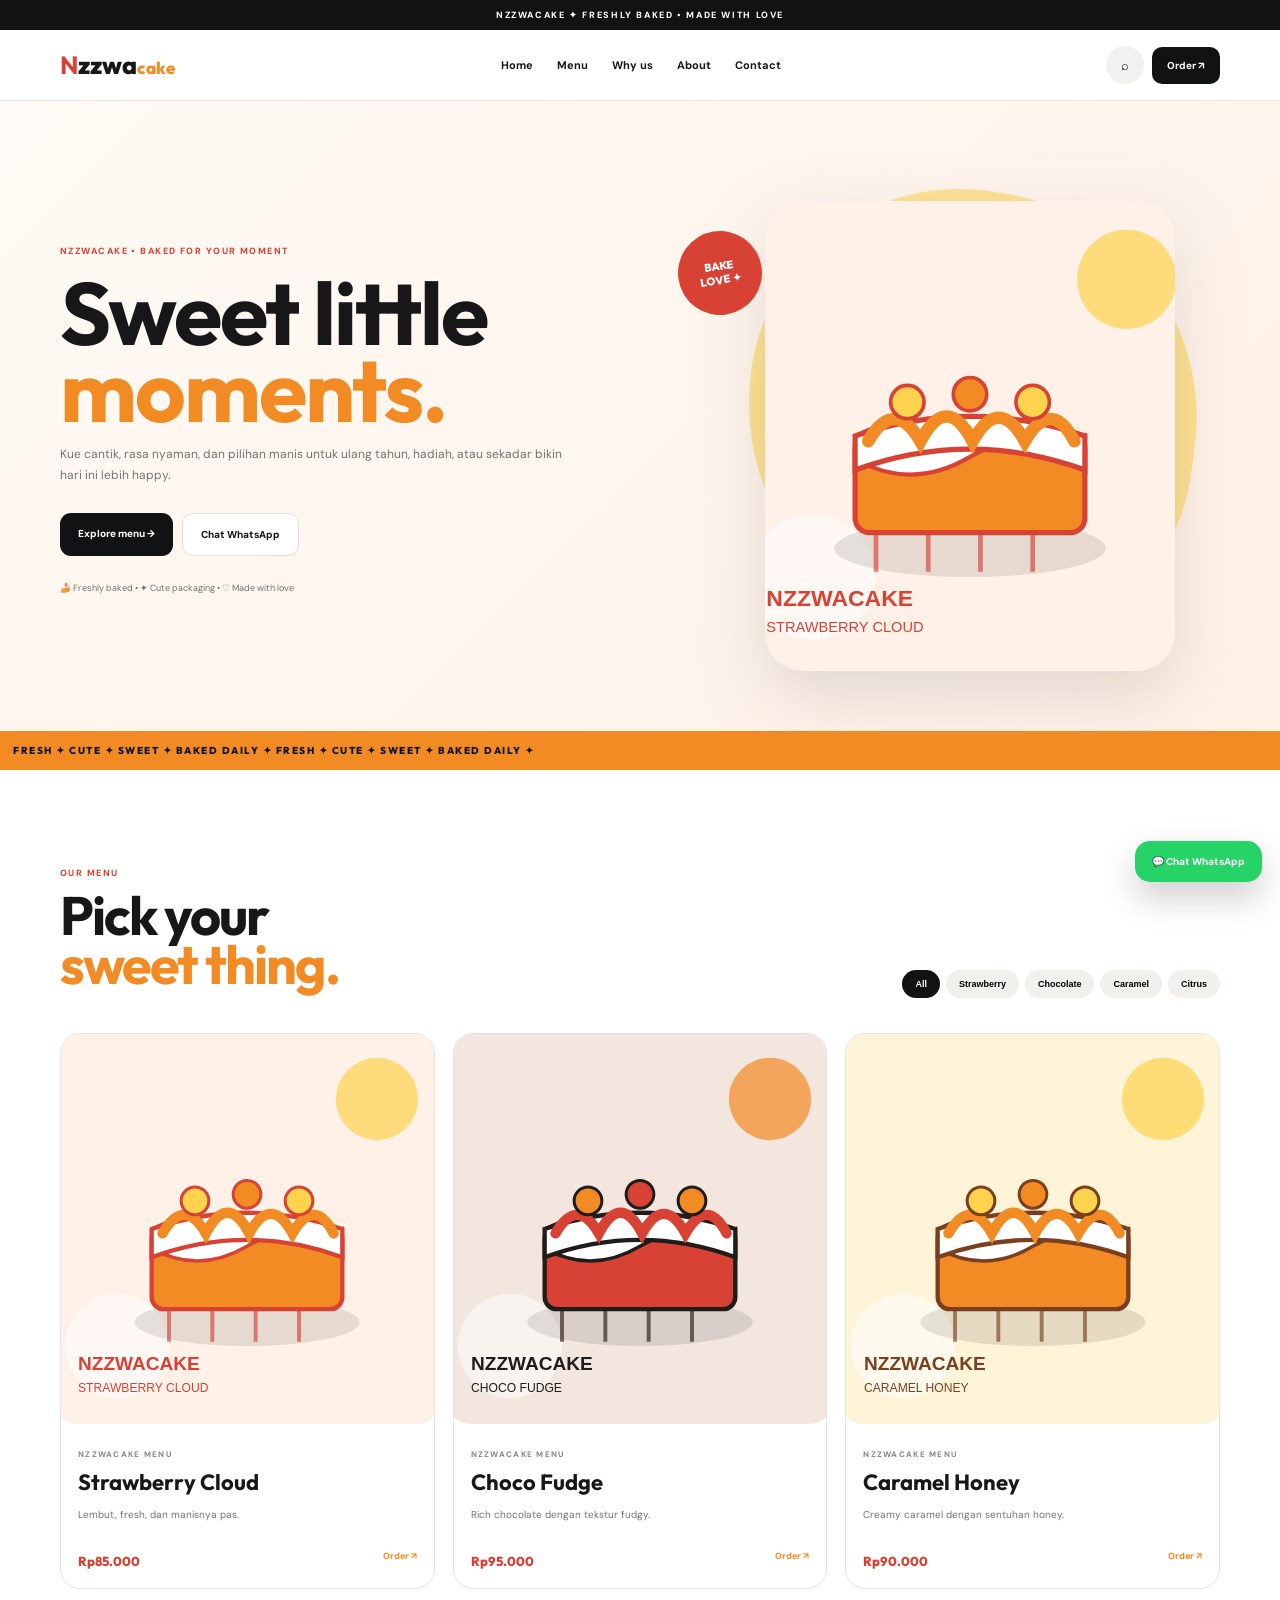
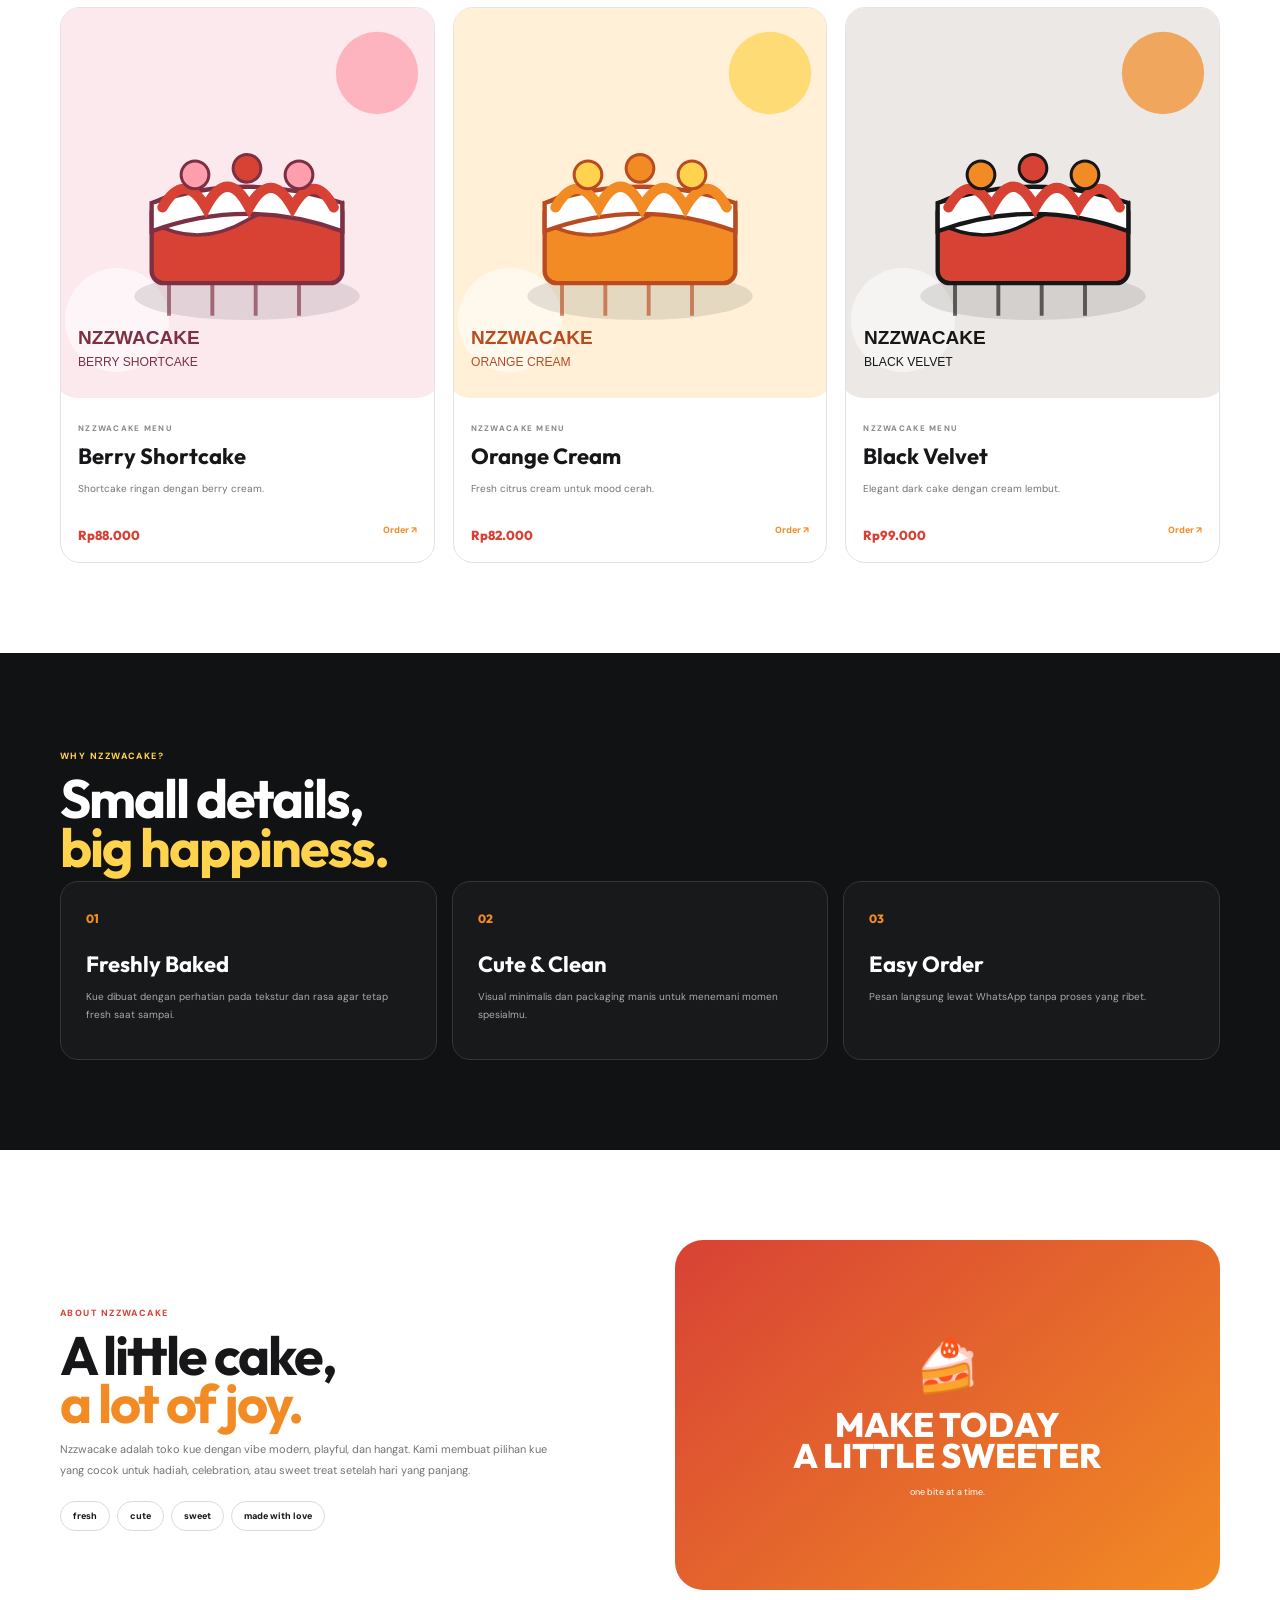
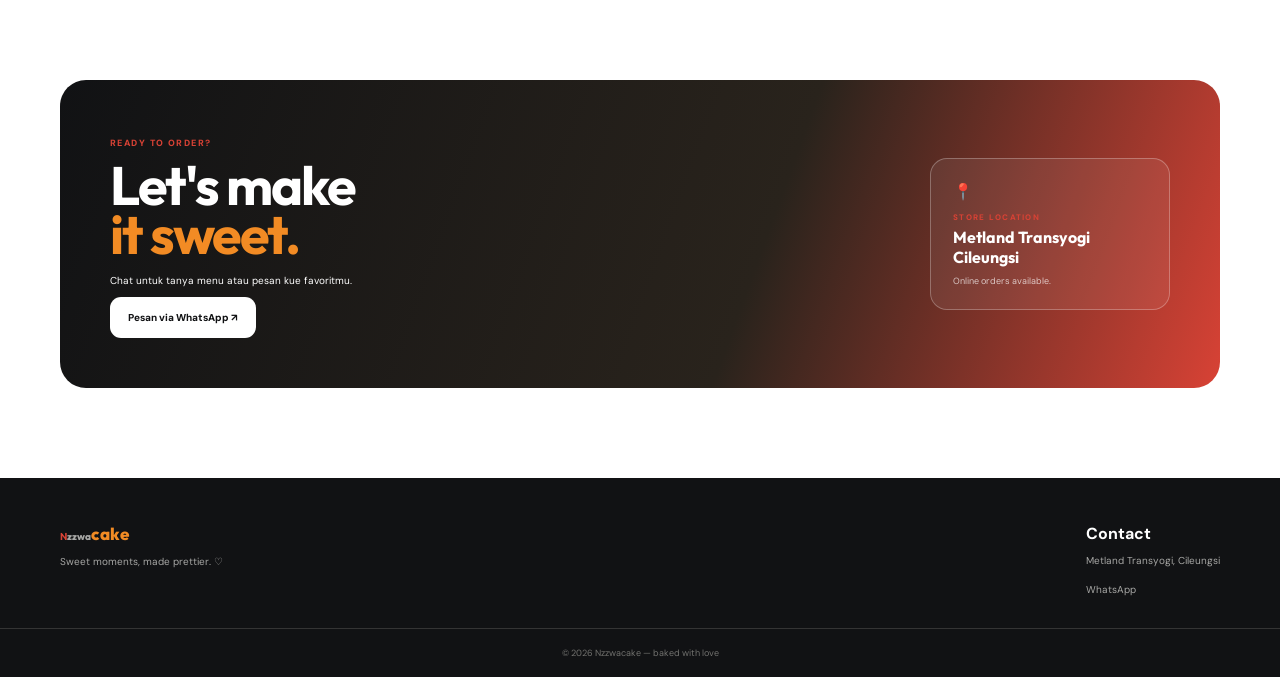
==== index.html @ 12c8c745 "Add files via upload" ====
<!doctype html>
<html lang="id">
<head>
<meta charset="utf-8"><meta name="viewport" content="width=device-width,initial-scale=1">
<meta name="description" content="Nzzwacake — cakes, slices & sweet moments.">
<title>Nzzwacake — Sweet Moments</title>
<link rel="preconnect" href="https://fonts.googleapis.com"><link rel="preconnect" href="https://fonts.gstatic.com" crossorigin>
<link href="https://fonts.googleapis.com/css2?family=DM+Sans:wght@400;500;600;700&family=Outfit:wght@600;700;800&display=swap" rel="stylesheet">
<link rel="stylesheet" href="style.css">
</head>
<body>
<div class="top">NZZWACAKE ✦ FRESHLY BAKED • MADE WITH LOVE</div>
<header>
<div class="container nav">
<a class="logo" href="#home"><b>N</b>zzwa<span>cake</span></a>
<nav id="nav"><a href="#home">Home</a><a href="#menuSection">Menu</a><a href="#why">Why us</a><a href="#about">About</a><a href="#contact">Contact</a></nav>
<div class="actions"><button id="searchOpen" aria-label="Search">⌕</button><a class="orderTop" target="_blank" href="https://wa.me/6285864610573?text=halo%20kakak%20aku%20mau%20pesen%20dong.....">Order ↗</a><button id="menu" aria-label="Menu">☰</button></div>
</div>
<div class="searchbar" id="searchbar"><div class="container"><input id="search" placeholder="Cari kue..."><button id="searchClose">×</button></div></div>
</header>

<section class="hero" id="home">
<div class="container heroGrid">
<div>
<small>NZZWACAKE • BAKED FOR YOUR MOMENT</small>
<h1>Sweet little<br><em>moments.</em></h1>
<p>Kue cantik, rasa nyaman, dan pilihan manis untuk ulang tahun, hadiah, atau sekadar bikin hari ini lebih happy.</p>
<div class="buttons"><a class="btn dark" href="#menuSection">Explore menu →</a><a class="btn light" target="_blank" href="https://wa.me/6285864610573?text=halo%20kakak%20aku%20mau%20pesen%20dong.....">Chat WhatsApp</a></div>
<div class="note">🍰 Freshly baked • ✦ Cute packaging • ♡ Made with love</div>
</div>
<div class="heroCake"><div class="blob"></div><img src="cake-01.svg" alt="Strawberry Cloud cake"><span>BAKE<br>LOVE ✦</span></div>
</div>
</section>

<div class="marquee">FRESH ✦ CUTE ✦ SWEET ✦ BAKED DAILY ✦ FRESH ✦ CUTE ✦ SWEET ✦ BAKED DAILY ✦</div>

<section class="section" id="menuSection">
<div class="container">
<div class="head"><div><small>OUR MENU</small><h2>Pick your<br><em>sweet thing.</em></h2></div>
<div class="filters" id="filters"><button class="active" data-filter="all">All</button><button data-filter="Strawberry">Strawberry</button><button data-filter="Chocolate">Chocolate</button><button data-filter="Caramel">Caramel</button><button data-filter="Citrus">Citrus</button></div></div>
<div class="grid" id="grid"></div>
</div>
</section>

<section class="why" id="why">
<div class="container"><div class="center"><small>WHY NZZWACAKE?</small><h2>Small details,<br><em>big happiness.</em></h2></div>
<div class="whyGrid">
<article><span>01</span><h3>Freshly Baked</h3><p>Kue dibuat dengan perhatian pada tekstur dan rasa agar tetap fresh saat sampai.</p></article>
<article><span>02</span><h3>Cute & Clean</h3><p>Visual minimalis dan packaging manis untuk menemani momen spesialmu.</p></article>
<article><span>03</span><h3>Easy Order</h3><p>Pesan langsung lewat WhatsApp tanpa proses yang ribet.</p></article>
</div></div>
</section>

<section class="about" id="about"><div class="container aboutGrid">
<div><small>ABOUT NZZWACAKE</small><h2>A little cake,<br><em>a lot of joy.</em></h2><p>Nzzwacake adalah toko kue dengan vibe modern, playful, dan hangat. Kami membuat pilihan kue yang cocok untuk hadiah, celebration, atau sweet treat setelah hari yang panjang.</p><div class="chips"><span>fresh</span><span>cute</span><span>sweet</span><span>made with love</span></div></div>
<div class="aboutCard"><div>🍰</div><b>MAKE TODAY<br>A LITTLE SWEETER</b><span>one bite at a time.</span></div>
</div></section>

<section class="contact" id="contact"><div class="container contactCard">
<div><small>READY TO ORDER?</small><h2>Let's make<br><em>it sweet.</em></h2><p>Chat untuk tanya menu atau pesan kue favoritmu.</p><a class="btn white" target="_blank" href="https://wa.me/6285864610573?text=halo%20kakak%20aku%20mau%20pesen%20dong.....">Pesan via WhatsApp ↗</a></div>
<div class="location">📍<small>STORE LOCATION</small><b>Metland Transyogi<br>Cileungsi</b><span>Online orders available.</span></div>
</div></section>

<footer><div class="container foot"><div><a class="logo"><b>N</b>zzwa<span>cake</span></a><p>Sweet moments, made prettier. ♡</p></div>
<div><b>Contact</b><p>Metland Transyogi, Cileungsi</p><a target="_blank" href="https://wa.me/6285864610573?text=halo%20kakak%20aku%20mau%20pesen%20dong.....">WhatsApp</a></div></div>
<div class="copy">© 2026 Nzzwacake — baked with love</div></footer>

<a class="wa" target="_blank" href="https://wa.me/6285864610573?text=halo%20kakak%20aku%20mau%20pesen%20dong.....">💬 <span>Chat WhatsApp</span></a>
<script src="script.js"></script>
</body></html>
---- style.css ----
*{box-sizing:border-box}html{scroll-behavior:smooth}body{margin:0;color:#171719;font-family:"DM Sans",sans-serif;background:#fff}a{text-decoration:none;color:inherit}.container{width:min(1160px,calc(100% - 32px));margin:auto}.top{background:#111214;color:#fff;text-align:center;padding:9px;font-size:9px;font-weight:800;letter-spacing:.18em}header{position:sticky;top:0;z-index:30;background:#ffffffeb;backdrop-filter:blur(14px);border-bottom:1px solid #e6e5e3}.nav{height:70px;display:flex;align-items:center;gap:28px}.logo{font:800 25px Outfit}.logo b{color:#d84235}.logo span{font-size:17px;color:#f28b24}nav{display:flex;gap:24px;margin:auto;font-size:11px;font-weight:700}.actions{display:flex;gap:8px;align-items:center}.actions button{border:0;background:#f1f1ef;border-radius:50%;width:38px;height:38px;cursor:pointer}.orderTop{background:#111214;color:#fff;border-radius:10px;padding:12px 15px;font-size:10px;font-weight:800}#menu{display:none}.searchbar{display:none;padding:10px;border-top:1px solid #eee}.searchbar .container{display:flex;gap:8px}.searchbar input{flex:1;border:0;background:#f5f4f1;padding:12px;border-radius:10px}.searchbar button{border:0;background:none;font-size:22px}.hero{background:linear-gradient(135deg,#fffaf5,#fff1e6);overflow:hidden}.heroGrid{min-height:630px;display:grid;grid-template-columns:1fr 1fr;align-items:center;gap:30px}.hero small,.section small,.why small,.about small,.contact small{font-size:9px;letter-spacing:.16em;font-weight:800;color:#d84235}.hero h1,h2{font-family:Outfit;letter-spacing:-2px}.hero h1{font-size:clamp(58px,7vw,88px);line-height:.88;margin:15px 0}.hero em,h2 em{font-style:normal;color:#f28b24}.hero p{max-width:520px;color:#73736f;line-height:1.8;font-size:12px}.buttons{display:flex;gap:9px;margin:26px 0}.btn{display:inline-block;padding:14px 18px;border-radius:11px;font-size:10px;font-weight:800}.dark{background:#111214;color:#fff}.light{background:#fff;border:1px solid #e2e0dc}.note{font-size:9px;color:#73736f}.heroCake{height:550px;position:relative}.heroCake .blob{position:absolute;width:450px;height:450px;border-radius:48% 52% 45% 55%;background:#ffd34d;right:4%;top:50px;transform:rotate(8deg);opacity:.55}.heroCake img{width:410px;height:470px;object-fit:cover;position:absolute;right:8%;top:60px;border-radius:38px;filter:drop-shadow(0 25px 35px #11121420)}.heroCake span{position:absolute;left:4%;top:90px;background:#d84235;color:#fff;width:84px;height:84px;border-radius:50%;display:grid;place-content:center;text-align:center;font:800 11px Outfit;transform:rotate(-9deg)}.marquee{background:#f28b24;color:#111214;white-space:nowrap;overflow:hidden;padding:13px;font:800 10px Outfit;letter-spacing:.15em}.section,.why,.about{padding:90px 0}.head{display:flex;justify-content:space-between;align-items:end;margin-bottom:35px}.head h2,.center h2,.about h2,.contact h2{font-size:54px;line-height:.9;margin:10px 0}.filters{display:flex;gap:6px;flex-wrap:wrap;justify-content:flex-end}.filters button{border:0;background:#f1f0ed;padding:9px 13px;border-radius:99px;font-size:9px;font-weight:800;cursor:pointer}.filters .active{background:#111214;color:#fff}.grid{display:grid;grid-template-columns:repeat(3,1fr);gap:18px}.card{border:1px solid #e5e3df;border-radius:20px;overflow:hidden;background:#fff;transition:.2s}.card:hover{transform:translateY(-5px);box-shadow:0 20px 45px #11121414}.photo{position:relative}.photo img{width:100%;height:390px;display:block;object-fit:cover}.tag{position:absolute;top:12px;left:12px;background:#fff;padding:7px 10px;border-radius:99px;font-size:8px;font-weight:800;color:#d84235}.body{padding:17px}.body small{font-size:8px;color:#8a8985}.body h3{font:700 22px Outfit;margin:6px 0}.body p{font-size:10px;color:#73736f;line-height:1.7;min-height:34px}.price{font:800 13px Outfit;color:#d84235}.order{font-size:9px;font-weight:800;color:#f28b24;float:right}.why{background:#111214;color:#fff}.why small{color:#ffd34d}.why .center h2{color:#fff}.why .center em{color:#ffd34d}.whyGrid{display:grid;grid-template-columns:repeat(3,1fr);gap:15px}.whyGrid article{border:1px solid #353535;border-radius:18px;padding:25px;background:#18191b}.whyGrid span{color:#f28b24;font:800 12px Outfit}.whyGrid h3{font:700 22px Outfit;margin:22px 0 6px}.whyGrid p{font-size:10px;color:#aaa;line-height:1.8}.aboutGrid{display:grid;grid-template-columns:1fr 1fr;gap:70px;align-items:center}.about p{color:#73736f;line-height:1.9;font-size:11px;max-width:500px}.chips{display:flex;gap:7px;flex-wrap:wrap;margin-top:20px}.chips span{border:1px solid #dedbd6;border-radius:99px;padding:8px 12px;font-size:9px;font-weight:800}.aboutCard{height:350px;border-radius:28px;background:linear-gradient(140deg,#d84235,#f28b24);color:#fff;display:flex;flex-direction:column;align-items:center;justify-content:center;text-align:center}.aboutCard div{font-size:52px}.aboutCard b{font:800 34px Outfit;line-height:.9;margin-top:10px}.aboutCard span{font-size:9px;margin-top:15px}.contact{padding-bottom:90px}.contactCard{border-radius:26px;padding:50px;background:linear-gradient(110deg,#111214,#29231c 60%,#d84235);color:#fff;display:flex;justify-content:space-between;align-items:center}.contact h2{margin-bottom:15px}.contact p{font-size:10px}.white{background:#fff;color:#111214}.location{border:1px solid #ffffff45;background:#ffffff12;padding:22px;border-radius:17px;min-width:240px}.location small,.location b,.location span{display:block}.location small{font-size:8px;margin-top:10px}.location b{font:700 16px Outfit;margin-top:5px}.location span{font-size:9px;margin-top:8px;opacity:.7}footer{background:#111214;color:#fff;padding:45px 0 0}.foot{display:flex;justify-content:space-between}.foot p,.foot a{color:#a7a7a5;font-size:10px}.copy{text-align:center;border-top:1px solid #343434;margin-top:30px;padding:18px;color:#72726f;font-size:9px}.wa{position:fixed;right:18px;bottom:18px;background:#25d366;color:#fff;padding:14px 17px;border-radius:15px;font-size:10px;font-weight:800;box-shadow:0 15px 35px #0003;z-index:40}@media(max-width:850px){.heroGrid{grid-template-columns:1fr}.heroCake{height:420px}.grid{grid-template-columns:repeat(2,1fr)}.whyGrid{grid-template-columns:1fr}.aboutGrid{grid-template-columns:1fr}.contactCard{display:block}.location{margin-top:25px}}@media(max-width:600px){.nav{height:64px}nav{display:none;position:absolute;top:64px;left:0;right:0;background:#fff;padding:18px;flex-direction:column;border-bottom:1px solid #eee}.nav.open nav{display:flex}#menu{display:block}.orderTop{display:none}.heroCake img{width:300px;height:350px;right:3%;top:30px}.heroCake .blob{width:330px;height:330px;right:1%;top:20px}.heroCake span{top:35px}.grid{grid-template-columns:1fr}.head{display:block}.filters{justify-content:flex-start;margin-top:20px}.hero h1{font-size:56px}.head h2,.center h2,.about h2,.contact h2{font-size:45px}.foot{display:block}.wa{width:52px;height:52px;border-radius:50%;display:grid;place-items:center;padding:0;font-size:20px}.wa span{display:none}}
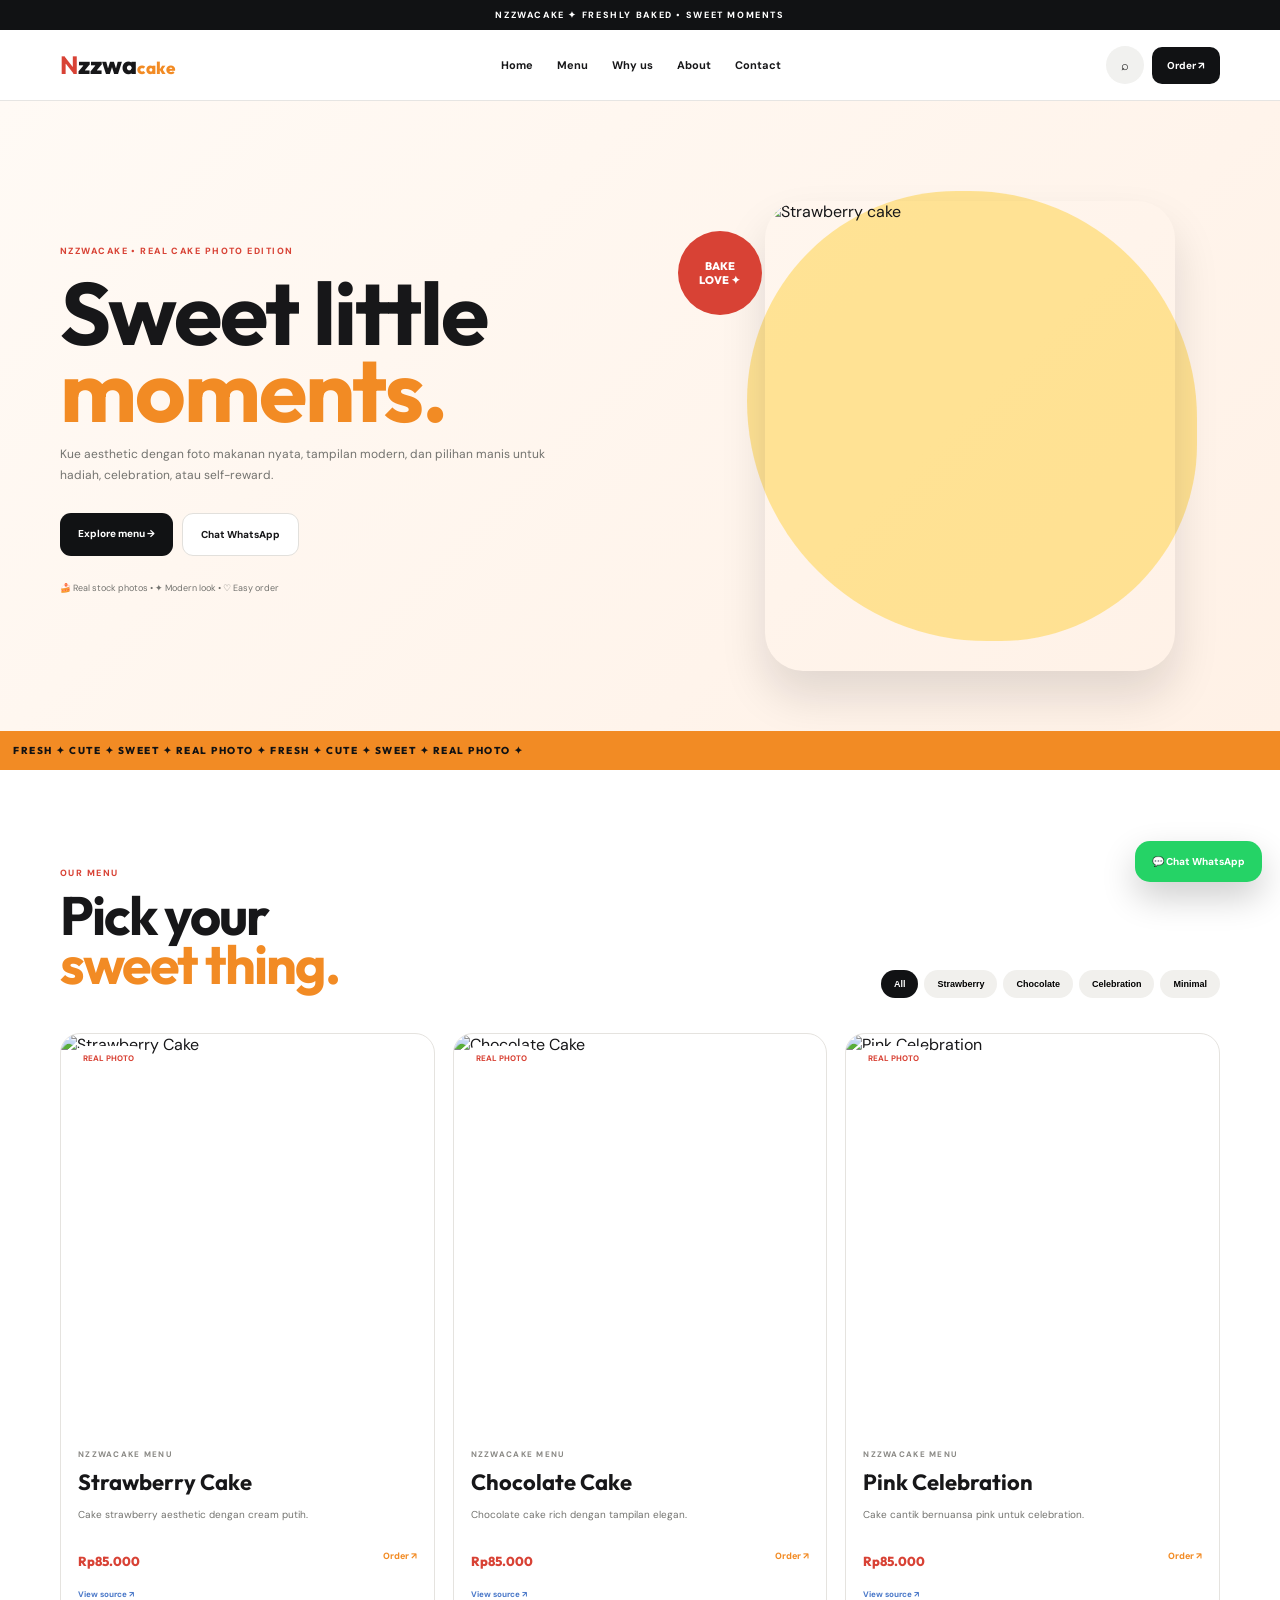
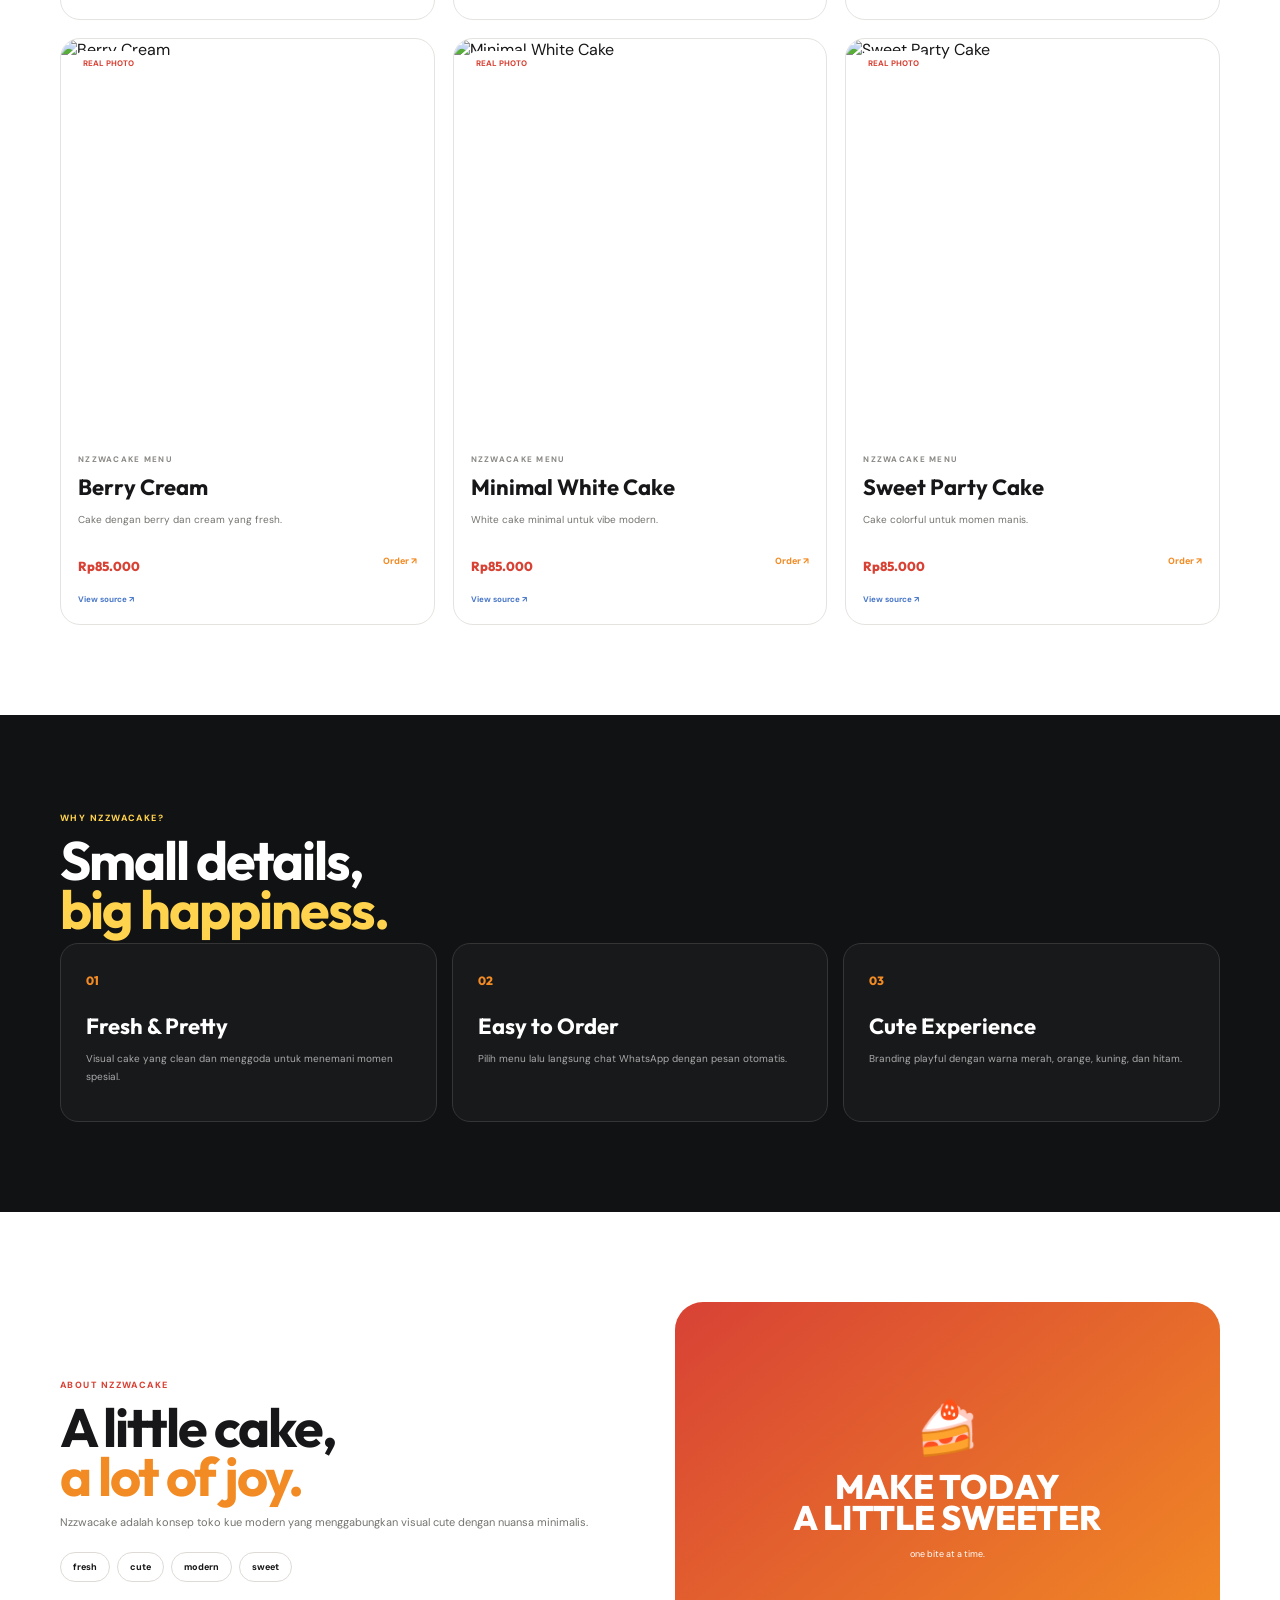
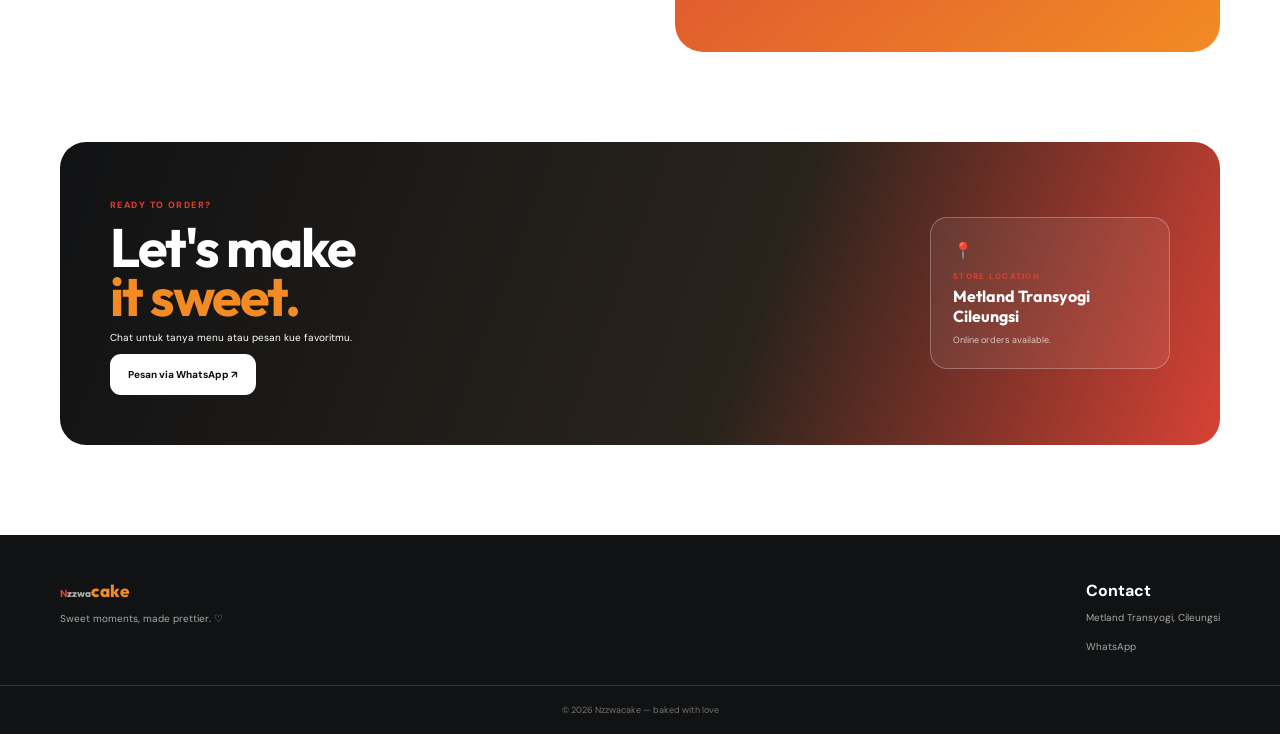
==== commit 21652907: "Add files via upload" ====
--- a/index.html
+++ b/index.html
@@ -1,70 +1,10 @@
-<!doctype html>
-<html lang="id">
-<head>
-<meta charset="utf-8"><meta name="viewport" content="width=device-width,initial-scale=1">
-<meta name="description" content="Nzzwacake — cakes, slices & sweet moments.">
-<title>Nzzwacake — Sweet Moments</title>
-<link rel="preconnect" href="https://fonts.googleapis.com"><link rel="preconnect" href="https://fonts.gstatic.com" crossorigin>
-<link href="https://fonts.googleapis.com/css2?family=DM+Sans:wght@400;500;600;700&family=Outfit:wght@600;700;800&display=swap" rel="stylesheet">
-<link rel="stylesheet" href="style.css">
-</head>
-<body>
-<div class="top">NZZWACAKE ✦ FRESHLY BAKED • MADE WITH LOVE</div>
-<header>
-<div class="container nav">
-<a class="logo" href="#home"><b>N</b>zzwa<span>cake</span></a>
-<nav id="nav"><a href="#home">Home</a><a href="#menuSection">Menu</a><a href="#why">Why us</a><a href="#about">About</a><a href="#contact">Contact</a></nav>
-<div class="actions"><button id="searchOpen" aria-label="Search">⌕</button><a class="orderTop" target="_blank" href="https://wa.me/6285864610573?text=halo%20kakak%20aku%20mau%20pesen%20dong.....">Order ↗</a><button id="menu" aria-label="Menu">☰</button></div>
-</div>
-<div class="searchbar" id="searchbar"><div class="container"><input id="search" placeholder="Cari kue..."><button id="searchClose">×</button></div></div>
-</header>
-
-<section class="hero" id="home">
-<div class="container heroGrid">
-<div>
-<small>NZZWACAKE • BAKED FOR YOUR MOMENT</small>
-<h1>Sweet little<br><em>moments.</em></h1>
-<p>Kue cantik, rasa nyaman, dan pilihan manis untuk ulang tahun, hadiah, atau sekadar bikin hari ini lebih happy.</p>
-<div class="buttons"><a class="btn dark" href="#menuSection">Explore menu →</a><a class="btn light" target="_blank" href="https://wa.me/6285864610573?text=halo%20kakak%20aku%20mau%20pesen%20dong.....">Chat WhatsApp</a></div>
-<div class="note">🍰 Freshly baked • ✦ Cute packaging • ♡ Made with love</div>
-</div>
-<div class="heroCake"><div class="blob"></div><img src="cake-01.svg" alt="Strawberry Cloud cake"><span>BAKE<br>LOVE ✦</span></div>
-</div>
-</section>
-
-<div class="marquee">FRESH ✦ CUTE ✦ SWEET ✦ BAKED DAILY ✦ FRESH ✦ CUTE ✦ SWEET ✦ BAKED DAILY ✦</div>
-
-<section class="section" id="menuSection">
-<div class="container">
-<div class="head"><div><small>OUR MENU</small><h2>Pick your<br><em>sweet thing.</em></h2></div>
-<div class="filters" id="filters"><button class="active" data-filter="all">All</button><button data-filter="Strawberry">Strawberry</button><button data-filter="Chocolate">Chocolate</button><button data-filter="Caramel">Caramel</button><button data-filter="Citrus">Citrus</button></div></div>
-<div class="grid" id="grid"></div>
-</div>
-</section>
-
-<section class="why" id="why">
-<div class="container"><div class="center"><small>WHY NZZWACAKE?</small><h2>Small details,<br><em>big happiness.</em></h2></div>
-<div class="whyGrid">
-<article><span>01</span><h3>Freshly Baked</h3><p>Kue dibuat dengan perhatian pada tekstur dan rasa agar tetap fresh saat sampai.</p></article>
-<article><span>02</span><h3>Cute & Clean</h3><p>Visual minimalis dan packaging manis untuk menemani momen spesialmu.</p></article>
-<article><span>03</span><h3>Easy Order</h3><p>Pesan langsung lewat WhatsApp tanpa proses yang ribet.</p></article>
-</div></div>
-</section>
-
-<section class="about" id="about"><div class="container aboutGrid">
-<div><small>ABOUT NZZWACAKE</small><h2>A little cake,<br><em>a lot of joy.</em></h2><p>Nzzwacake adalah toko kue dengan vibe modern, playful, dan hangat. Kami membuat pilihan kue yang cocok untuk hadiah, celebration, atau sweet treat setelah hari yang panjang.</p><div class="chips"><span>fresh</span><span>cute</span><span>sweet</span><span>made with love</span></div></div>
-<div class="aboutCard"><div>🍰</div><b>MAKE TODAY<br>A LITTLE SWEETER</b><span>one bite at a time.</span></div>
-</div></section>
-
-<section class="contact" id="contact"><div class="container contactCard">
-<div><small>READY TO ORDER?</small><h2>Let's make<br><em>it sweet.</em></h2><p>Chat untuk tanya menu atau pesan kue favoritmu.</p><a class="btn white" target="_blank" href="https://wa.me/6285864610573?text=halo%20kakak%20aku%20mau%20pesen%20dong.....">Pesan via WhatsApp ↗</a></div>
-<div class="location">📍<small>STORE LOCATION</small><b>Metland Transyogi<br>Cileungsi</b><span>Online orders available.</span></div>
-</div></section>
-
-<footer><div class="container foot"><div><a class="logo"><b>N</b>zzwa<span>cake</span></a><p>Sweet moments, made prettier. ♡</p></div>
-<div><b>Contact</b><p>Metland Transyogi, Cileungsi</p><a target="_blank" href="https://wa.me/6285864610573?text=halo%20kakak%20aku%20mau%20pesen%20dong.....">WhatsApp</a></div></div>
-<div class="copy">© 2026 Nzzwacake — baked with love</div></footer>
-
-<a class="wa" target="_blank" href="https://wa.me/6285864610573?text=halo%20kakak%20aku%20mau%20pesen%20dong.....">💬 <span>Chat WhatsApp</span></a>
-<script src="script.js"></script>
-</body></html>+<!doctype html><html lang="id"><head><meta charset="utf-8"><meta name="viewport" content="width=device-width,initial-scale=1"><title>Nzzwacake — Sweet Moments</title><link rel="preconnect" href="https://fonts.googleapis.com"><link rel="preconnect" href="https://fonts.gstatic.com" crossorigin><link href="https://fonts.googleapis.com/css2?family=DM+Sans:wght@400;500;600;700&family=Outfit:wght@600;700;800&display=swap" rel="stylesheet"><link rel="stylesheet" href="style.css"></head><body>
+<div class="top">NZZWACAKE ✦ FRESHLY BAKED • SWEET MOMENTS</div><header><div class="container nav"><a class="logo" href="#home"><b>N</b>zzwa<span>cake</span></a><nav id="nav"><a href="#home">Home</a><a href="#menuSection">Menu</a><a href="#why">Why us</a><a href="#about">About</a><a href="#contact">Contact</a></nav><div class="actions"><button id="searchOpen">⌕</button><a class="orderTop" target="_blank" href="https://wa.me/6285864610573?text=halo%20kakak%20aku%20mau%20pesen%20dong.....">Order ↗</a><button id="menu">☰</button></div></div><div class="searchbar" id="searchbar"><div class="container"><input id="search" placeholder="Cari kue..."><button id="searchClose">×</button></div></div></header>
+<section class="hero" id="home"><div class="container heroGrid"><div><small>NZZWACAKE • REAL CAKE PHOTO EDITION</small><h1>Sweet little<br><em>moments.</em></h1><p>Kue aesthetic dengan foto makanan nyata, tampilan modern, dan pilihan manis untuk hadiah, celebration, atau self-reward.</p><div class="buttons"><a class="btn dark" href="#menuSection">Explore menu →</a><a class="btn light" target="_blank" href="https://wa.me/6285864610573?text=halo%20kakak%20aku%20mau%20pesen%20dong.....">Chat WhatsApp</a></div><div class="note">🍰 Real stock photos • ✦ Modern look • ♡ Easy order</div></div><div class="heroCake"><div class="blob"></div><img src="https://images.pexels.com/photos/1126359/pexels-photo-1126359.jpeg?auto=compress&cs=tinysrgb&w=1200" alt="Strawberry cake" onerror="this.onerror=null;this.src='cake-1-fallback.svg'"><span>BAKE<br>LOVE ✦</span></div></div></section>
+<div class="marquee">FRESH ✦ CUTE ✦ SWEET ✦ REAL PHOTO ✦ FRESH ✦ CUTE ✦ SWEET ✦ REAL PHOTO ✦</div>
+<section class="section" id="menuSection"><div class="container"><div class="head"><div><small>OUR MENU</small><h2>Pick your<br><em>sweet thing.</em></h2></div><div class="filters" id="filters"><button class="active" data-filter="all">All</button><button data-filter="strawberry">Strawberry</button><button data-filter="chocolate">Chocolate</button><button data-filter="celebration">Celebration</button><button data-filter="minimal">Minimal</button></div></div><div class="grid" id="grid"></div></div></section>
+<section class="why" id="why"><div class="container"><div class="center"><small>WHY NZZWACAKE?</small><h2>Small details,<br><em>big happiness.</em></h2></div><div class="whyGrid"><article><b>01</b><h3>Fresh & Pretty</h3><p>Visual cake yang clean dan menggoda untuk menemani momen spesial.</p></article><article><b>02</b><h3>Easy to Order</h3><p>Pilih menu lalu langsung chat WhatsApp dengan pesan otomatis.</p></article><article><b>03</b><h3>Cute Experience</h3><p>Branding playful dengan warna merah, orange, kuning, dan hitam.</p></article></div></div></section>
+<section class="about" id="about"><div class="container aboutGrid"><div><small>ABOUT NZZWACAKE</small><h2>A little cake,<br><em>a lot of joy.</em></h2><p>Nzzwacake adalah konsep toko kue modern yang menggabungkan visual cute dengan nuansa minimalis.</p><div class="chips"><span>fresh</span><span>cute</span><span>modern</span><span>sweet</span></div></div><div class="aboutCard"><div>🍰</div><b>MAKE TODAY<br>A LITTLE SWEETER</b><span>one bite at a time.</span></div></div></section>
+<section class="contact" id="contact"><div class="container contactCard"><div><small>READY TO ORDER?</small><h2>Let's make<br><em>it sweet.</em></h2><p>Chat untuk tanya menu atau pesan kue favoritmu.</p><a class="btn white" target="_blank" href="https://wa.me/6285864610573?text=halo%20kakak%20aku%20mau%20pesen%20dong.....">Pesan via WhatsApp ↗</a></div><div class="location">📍<small>STORE LOCATION</small><b>Metland Transyogi<br>Cileungsi</b><span>Online orders available.</span></div></div></section>
+<footer><div class="container foot"><div><a class="logo"><b>N</b>zzwa<span>cake</span></a><p>Sweet moments, made prettier. ♡</p></div><div><b>Contact</b><p>Metland Transyogi, Cileungsi</p><a target="_blank" href="https://wa.me/6285864610573?text=halo%20kakak%20aku%20mau%20pesen%20dong.....">WhatsApp</a></div></div><div class="copy">© 2026 Nzzwacake — baked with love</div></footer>
+<a class="wa" target="_blank" href="https://wa.me/6285864610573?text=halo%20kakak%20aku%20mau%20pesen%20dong.....">💬 <span>Chat WhatsApp</span></a><script src="script.js"></script></body></html>
--- a/style.css
+++ b/style.css
@@ -1 +1 @@
-*{box-sizing:border-box}html{scroll-behavior:smooth}body{margin:0;color:#171719;font-family:"DM Sans",sans-serif;background:#fff}a{text-decoration:none;color:inherit}.container{width:min(1160px,calc(100% - 32px));margin:auto}.top{background:#111214;color:#fff;text-align:center;padding:9px;font-size:9px;font-weight:800;letter-spacing:.18em}header{position:sticky;top:0;z-index:30;background:#ffffffeb;backdrop-filter:blur(14px);border-bottom:1px solid #e6e5e3}.nav{height:70px;display:flex;align-items:center;gap:28px}.logo{font:800 25px Outfit}.logo b{color:#d84235}.logo span{font-size:17px;color:#f28b24}nav{display:flex;gap:24px;margin:auto;font-size:11px;font-weight:700}.actions{display:flex;gap:8px;align-items:center}.actions button{border:0;background:#f1f1ef;border-radius:50%;width:38px;height:38px;cursor:pointer}.orderTop{background:#111214;color:#fff;border-radius:10px;padding:12px 15px;font-size:10px;font-weight:800}#menu{display:none}.searchbar{display:none;padding:10px;border-top:1px solid #eee}.searchbar .container{display:flex;gap:8px}.searchbar input{flex:1;border:0;background:#f5f4f1;padding:12px;border-radius:10px}.searchbar button{border:0;background:none;font-size:22px}.hero{background:linear-gradient(135deg,#fffaf5,#fff1e6);overflow:hidden}.heroGrid{min-height:630px;display:grid;grid-template-columns:1fr 1fr;align-items:center;gap:30px}.hero small,.section small,.why small,.about small,.contact small{font-size:9px;letter-spacing:.16em;font-weight:800;color:#d84235}.hero h1,h2{font-family:Outfit;letter-spacing:-2px}.hero h1{font-size:clamp(58px,7vw,88px);line-height:.88;margin:15px 0}.hero em,h2 em{font-style:normal;color:#f28b24}.hero p{max-width:520px;color:#73736f;line-height:1.8;font-size:12px}.buttons{display:flex;gap:9px;margin:26px 0}.btn{display:inline-block;padding:14px 18px;border-radius:11px;font-size:10px;font-weight:800}.dark{background:#111214;color:#fff}.light{background:#fff;border:1px solid #e2e0dc}.note{font-size:9px;color:#73736f}.heroCake{height:550px;position:relative}.heroCake .blob{position:absolute;width:450px;height:450px;border-radius:48% 52% 45% 55%;background:#ffd34d;right:4%;top:50px;transform:rotate(8deg);opacity:.55}.heroCake img{width:410px;height:470px;object-fit:cover;position:absolute;right:8%;top:60px;border-radius:38px;filter:drop-shadow(0 25px 35px #11121420)}.heroCake span{position:absolute;left:4%;top:90px;background:#d84235;color:#fff;width:84px;height:84px;border-radius:50%;display:grid;place-content:center;text-align:center;font:800 11px Outfit;transform:rotate(-9deg)}.marquee{background:#f28b24;color:#111214;white-space:nowrap;overflow:hidden;padding:13px;font:800 10px Outfit;letter-spacing:.15em}.section,.why,.about{padding:90px 0}.head{display:flex;justify-content:space-between;align-items:end;margin-bottom:35px}.head h2,.center h2,.about h2,.contact h2{font-size:54px;line-height:.9;margin:10px 0}.filters{display:flex;gap:6px;flex-wrap:wrap;justify-content:flex-end}.filters button{border:0;background:#f1f0ed;padding:9px 13px;border-radius:99px;font-size:9px;font-weight:800;cursor:pointer}.filters .active{background:#111214;color:#fff}.grid{display:grid;grid-template-columns:repeat(3,1fr);gap:18px}.card{border:1px solid #e5e3df;border-radius:20px;overflow:hidden;background:#fff;transition:.2s}.card:hover{transform:translateY(-5px);box-shadow:0 20px 45px #11121414}.photo{position:relative}.photo img{width:100%;height:390px;display:block;object-fit:cover}.tag{position:absolute;top:12px;left:12px;background:#fff;padding:7px 10px;border-radius:99px;font-size:8px;font-weight:800;color:#d84235}.body{padding:17px}.body small{font-size:8px;color:#8a8985}.body h3{font:700 22px Outfit;margin:6px 0}.body p{font-size:10px;color:#73736f;line-height:1.7;min-height:34px}.price{font:800 13px Outfit;color:#d84235}.order{font-size:9px;font-weight:800;color:#f28b24;float:right}.why{background:#111214;color:#fff}.why small{color:#ffd34d}.why .center h2{color:#fff}.why .center em{color:#ffd34d}.whyGrid{display:grid;grid-template-columns:repeat(3,1fr);gap:15px}.whyGrid article{border:1px solid #353535;border-radius:18px;padding:25px;background:#18191b}.whyGrid span{color:#f28b24;font:800 12px Outfit}.whyGrid h3{font:700 22px Outfit;margin:22px 0 6px}.whyGrid p{font-size:10px;color:#aaa;line-height:1.8}.aboutGrid{display:grid;grid-template-columns:1fr 1fr;gap:70px;align-items:center}.about p{color:#73736f;line-height:1.9;font-size:11px;max-width:500px}.chips{display:flex;gap:7px;flex-wrap:wrap;margin-top:20px}.chips span{border:1px solid #dedbd6;border-radius:99px;padding:8px 12px;font-size:9px;font-weight:800}.aboutCard{height:350px;border-radius:28px;background:linear-gradient(140deg,#d84235,#f28b24);color:#fff;display:flex;flex-direction:column;align-items:center;justify-content:center;text-align:center}.aboutCard div{font-size:52px}.aboutCard b{font:800 34px Outfit;line-height:.9;margin-top:10px}.aboutCard span{font-size:9px;margin-top:15px}.contact{padding-bottom:90px}.contactCard{border-radius:26px;padding:50px;background:linear-gradient(110deg,#111214,#29231c 60%,#d84235);color:#fff;display:flex;justify-content:space-between;align-items:center}.contact h2{margin-bottom:15px}.contact p{font-size:10px}.white{background:#fff;color:#111214}.location{border:1px solid #ffffff45;background:#ffffff12;padding:22px;border-radius:17px;min-width:240px}.location small,.location b,.location span{display:block}.location small{font-size:8px;margin-top:10px}.location b{font:700 16px Outfit;margin-top:5px}.location span{font-size:9px;margin-top:8px;opacity:.7}footer{background:#111214;color:#fff;padding:45px 0 0}.foot{display:flex;justify-content:space-between}.foot p,.foot a{color:#a7a7a5;font-size:10px}.copy{text-align:center;border-top:1px solid #343434;margin-top:30px;padding:18px;color:#72726f;font-size:9px}.wa{position:fixed;right:18px;bottom:18px;background:#25d366;color:#fff;padding:14px 17px;border-radius:15px;font-size:10px;font-weight:800;box-shadow:0 15px 35px #0003;z-index:40}@media(max-width:850px){.heroGrid{grid-template-columns:1fr}.heroCake{height:420px}.grid{grid-template-columns:repeat(2,1fr)}.whyGrid{grid-template-columns:1fr}.aboutGrid{grid-template-columns:1fr}.contactCard{display:block}.location{margin-top:25px}}@media(max-width:600px){.nav{height:64px}nav{display:none;position:absolute;top:64px;left:0;right:0;background:#fff;padding:18px;flex-direction:column;border-bottom:1px solid #eee}.nav.open nav{display:flex}#menu{display:block}.orderTop{display:none}.heroCake img{width:300px;height:350px;right:3%;top:30px}.heroCake .blob{width:330px;height:330px;right:1%;top:20px}.heroCake span{top:35px}.grid{grid-template-columns:1fr}.head{display:block}.filters{justify-content:flex-start;margin-top:20px}.hero h1{font-size:56px}.head h2,.center h2,.about h2,.contact h2{font-size:45px}.foot{display:block}.wa{width:52px;height:52px;border-radius:50%;display:grid;place-items:center;padding:0;font-size:20px}.wa span{display:none}}+*{box-sizing:border-box}html{scroll-behavior:smooth}body{margin:0;color:#171719;font-family:"DM Sans",sans-serif}a{text-decoration:none;color:inherit}.container{width:min(1160px,calc(100% - 32px));margin:auto}.top{background:#111214;color:#fff;text-align:center;padding:9px;font-size:9px;font-weight:800;letter-spacing:.18em}.nav{height:70px;display:flex;align-items:center;gap:28px}.logo{font:800 25px Outfit}.logo b{color:#d84235}.logo span{font-size:17px;color:#f28b24}header{position:sticky;top:0;z-index:30;background:#ffffffed;backdrop-filter:blur(14px);border-bottom:1px solid #e6e5e3}nav{display:flex;gap:24px;margin:auto;font-size:11px;font-weight:700}.actions{display:flex;gap:8px;align-items:center}.actions button{border:0;background:#f1f1ef;border-radius:50%;width:38px;height:38px}.orderTop{background:#111214;color:#fff;border-radius:10px;padding:12px 15px;font-size:10px;font-weight:800}#menu{display:none}.searchbar{display:none;padding:10px;border-top:1px solid #eee}.searchbar .container{display:flex}.searchbar input{flex:1;border:0;background:#f5f4f1;padding:12px;border-radius:10px}.searchbar button{border:0;background:none;font-size:22px}.hero{background:linear-gradient(135deg,#fffaf5,#fff1e6);overflow:hidden}.heroGrid{min-height:630px;display:grid;grid-template-columns:1fr 1fr;align-items:center;gap:30px}.hero small,.section small,.why small,.about small,.contact small{font-size:9px;letter-spacing:.16em;font-weight:800;color:#d84235}.hero h1,h2{font-family:Outfit;letter-spacing:-2px}.hero h1{font-size:clamp(58px,7vw,88px);line-height:.88;margin:15px 0}.hero em,h2 em{font-style:normal;color:#f28b24}.hero p{max-width:520px;color:#73736f;line-height:1.8;font-size:12px}.buttons{display:flex;gap:9px;margin:26px 0}.btn{display:inline-block;padding:14px 18px;border-radius:11px;font-size:10px;font-weight:800}.dark{background:#111214;color:#fff}.light{background:#fff;border:1px solid #e2e0dc}.note{font-size:9px;color:#73736f}.heroCake{height:550px;position:relative}.blob{position:absolute;width:450px;height:450px;border-radius:48% 52% 45% 55%;background:#ffd34d;right:4%;top:50px;opacity:.55}.heroCake img{width:410px;height:470px;object-fit:cover;position:absolute;right:8%;top:60px;border-radius:38px;box-shadow:0 25px 45px #11121420}.heroCake span{position:absolute;left:4%;top:90px;background:#d84235;color:#fff;width:84px;height:84px;border-radius:50%;display:grid;place-content:center;text-align:center;font:800 11px Outfit}.marquee{background:#f28b24;color:#111214;white-space:nowrap;overflow:hidden;padding:13px;font:800 10px Outfit;letter-spacing:.15em}.section,.why,.about{padding:90px 0}.head{display:flex;justify-content:space-between;align-items:end;margin-bottom:35px}.head h2,.center h2,.about h2,.contact h2{font-size:54px;line-height:.9;margin:10px 0}.filters{display:flex;gap:6px;flex-wrap:wrap}.filters button{border:0;background:#f1f0ed;padding:9px 13px;border-radius:99px;font-size:9px;font-weight:800}.filters .active{background:#111214;color:#fff}.grid{display:grid;grid-template-columns:repeat(3,1fr);gap:18px}.card{border:1px solid #e5e3df;border-radius:20px;overflow:hidden;background:#fff}.photo{position:relative}.photo img{width:100%;height:390px;display:block;object-fit:cover}.tag{position:absolute;top:12px;left:12px;background:#fff;padding:7px 10px;border-radius:99px;font-size:8px;font-weight:800;color:#d84235}.body{padding:17px}.body small{font-size:8px;color:#8a8985}.body h3{font:700 22px Outfit;margin:6px 0}.body p{font-size:10px;color:#73736f;line-height:1.7;min-height:34px}.price{font:800 13px Outfit;color:#d84235}.order{font-size:9px;font-weight:800;color:#f28b24;float:right}.source{font-size:8px;color:#4b79c9;font-weight:800}.why{background:#111214;color:#fff}.why small{color:#ffd34d}.why .center h2{color:#fff}.why .center em{color:#ffd34d}.whyGrid{display:grid;grid-template-columns:repeat(3,1fr);gap:15px}.whyGrid article{border:1px solid #353535;border-radius:18px;padding:25px;background:#18191b}.whyGrid b{color:#f28b24;font:800 12px Outfit}.whyGrid h3{font:700 22px Outfit;margin:22px 0 6px}.whyGrid p{font-size:10px;color:#aaa;line-height:1.8}.aboutGrid{display:grid;grid-template-columns:1fr 1fr;gap:70px;align-items:center}.about p{color:#73736f;line-height:1.9;font-size:11px}.chips{display:flex;gap:7px;flex-wrap:wrap;margin-top:20px}.chips span{border:1px solid #dedbd6;border-radius:99px;padding:8px 12px;font-size:9px;font-weight:800}.aboutCard{height:350px;border-radius:28px;background:linear-gradient(140deg,#d84235,#f28b24);color:#fff;display:flex;flex-direction:column;align-items:center;justify-content:center;text-align:center}.aboutCard div{font-size:52px}.aboutCard b{font:800 34px Outfit;line-height:.9;margin-top:10px}.aboutCard span{font-size:9px;margin-top:15px}.contact{padding-bottom:90px}.contactCard{border-radius:26px;padding:50px;background:linear-gradient(110deg,#111214,#29231c 60%,#d84235);color:#fff;display:flex;justify-content:space-between;align-items:center}.contact p{font-size:10px}.white{background:#fff;color:#111214}.location{border:1px solid #ffffff45;background:#ffffff12;padding:22px;border-radius:17px;min-width:240px}.location small,.location b,.location span{display:block}.location small{font-size:8px;margin-top:10px}.location b{font:700 16px Outfit;margin-top:5px}.location span{font-size:9px;margin-top:8px;opacity:.7}footer{background:#111214;color:#fff;padding:45px 0 0}.foot{display:flex;justify-content:space-between}.foot p,.foot a{color:#a7a7a5;font-size:10px}.copy{text-align:center;border-top:1px solid #343434;margin-top:30px;padding:18px;color:#72726f;font-size:9px}.wa{position:fixed;right:18px;bottom:18px;background:#25d366;color:#fff;padding:14px 17px;border-radius:15px;font-size:10px;font-weight:800;box-shadow:0 15px 35px #0003;z-index:40}@media(max-width:850px){.heroGrid{grid-template-columns:1fr}.heroCake{height:420px}.grid{grid-template-columns:repeat(2,1fr)}.whyGrid{grid-template-columns:1fr}.aboutGrid{grid-template-columns:1fr}.contactCard{display:block}.location{margin-top:25px}}@media(max-width:600px){nav{display:none;position:absolute;top:70px;left:0;right:0;background:#fff;padding:18px;flex-direction:column}.nav.open nav{display:flex}#menu{display:block}.orderTop{display:none}.heroCake img{width:300px;height:350px;right:3%;top:30px}.blob{width:330px;height:330px;right:1%;top:20px}.heroCake span{top:35px}.grid{grid-template-columns:1fr}.head{display:block}.filters{margin-top:20px}.hero h1{font-size:56px}.head h2,.center h2,.about h2,.contact h2{font-size:45px}.foot{display:block}.wa{width:52px;height:52px;border-radius:50%;display:grid;place-items:center;padding:0;font-size:20px}.wa span{display:none}}
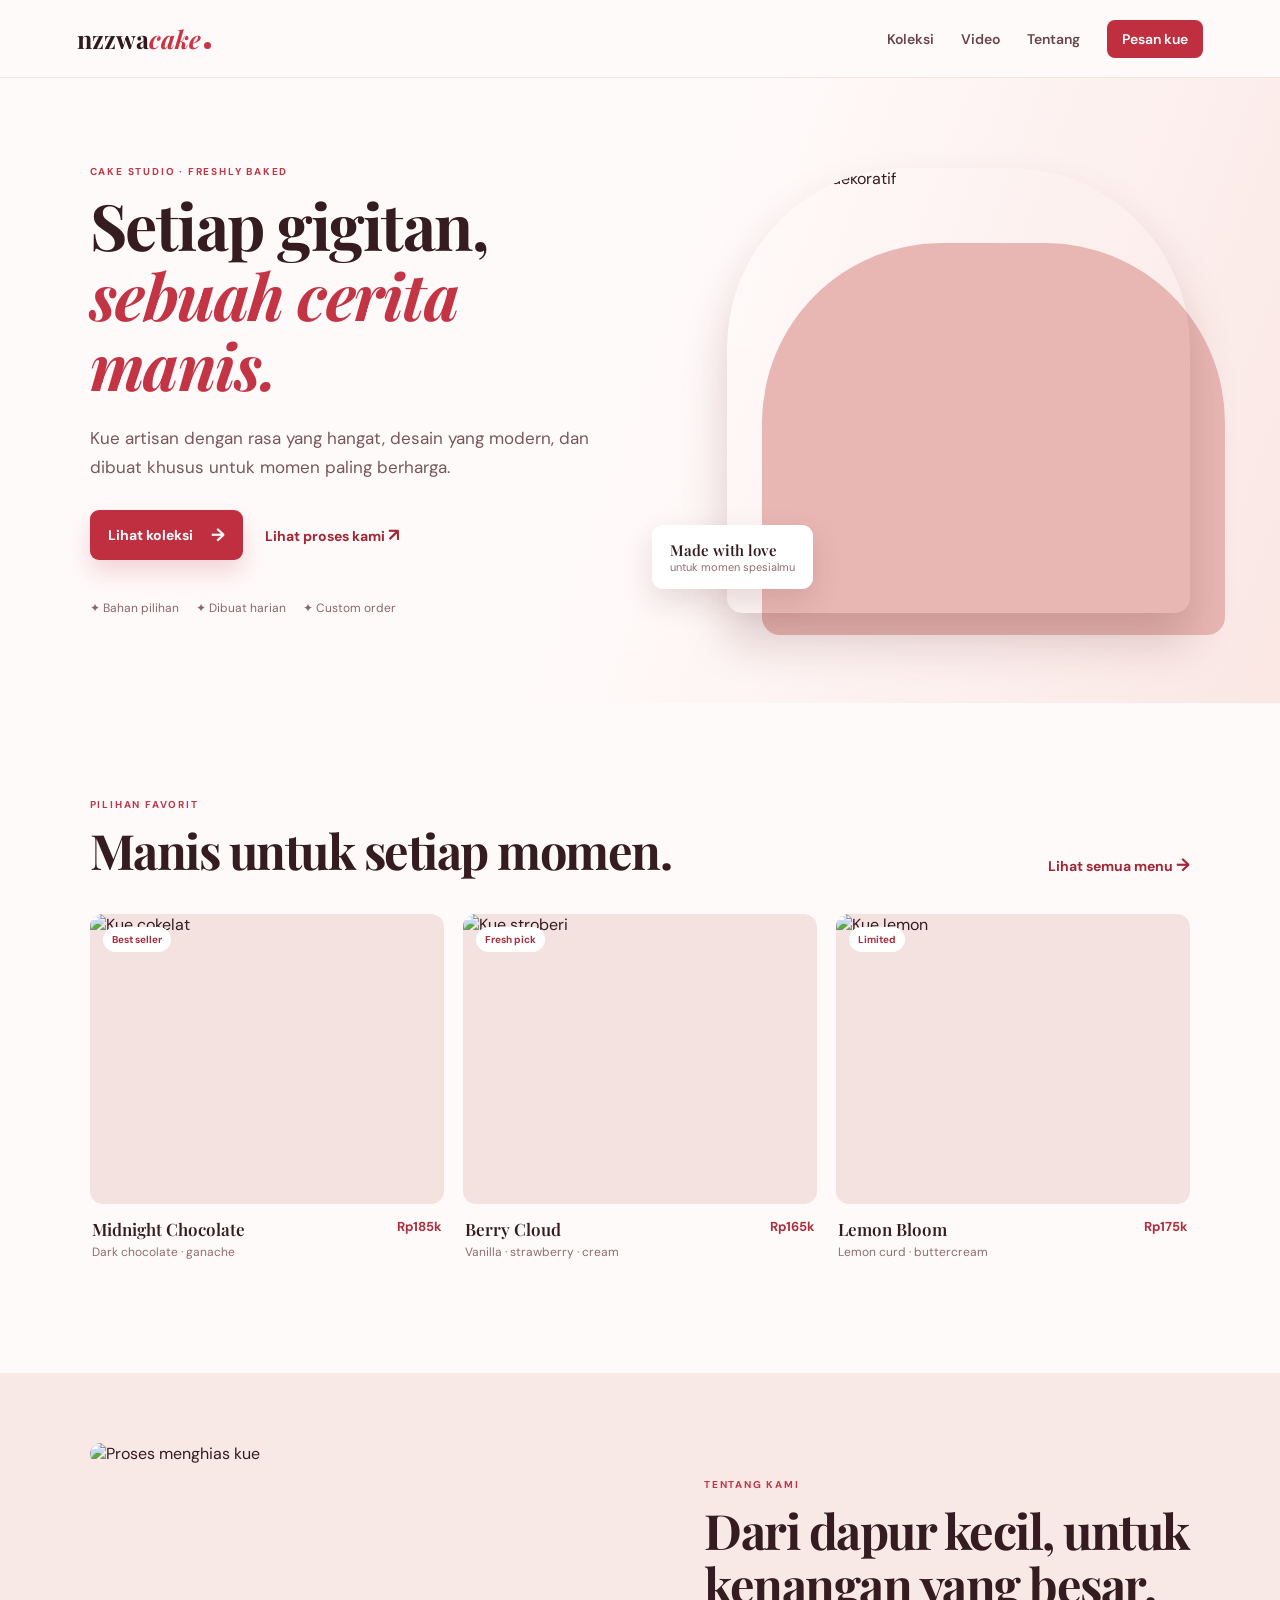
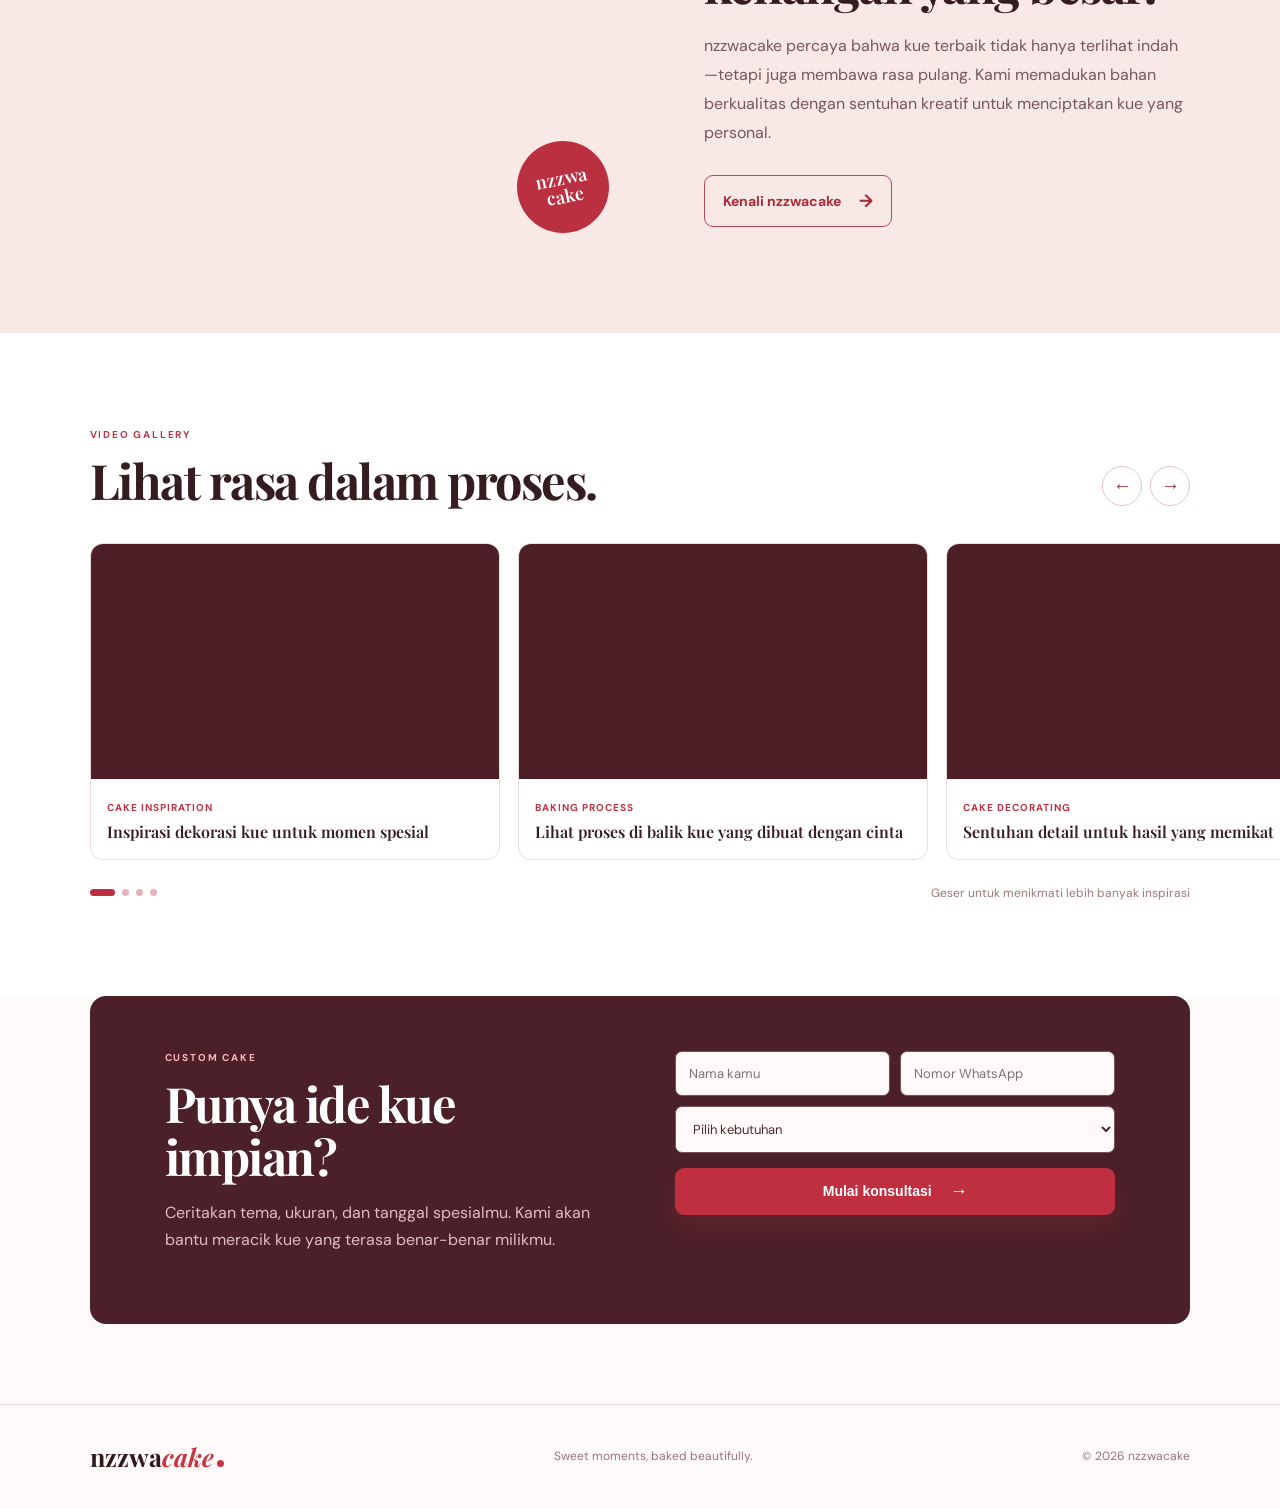
==== commit 292d4cb3: "Add files via upload" ====
--- a/index.html
+++ b/index.html
@@ -1,10 +1 @@
-<!doctype html><html lang="id"><head><meta charset="utf-8"><meta name="viewport" content="width=device-width,initial-scale=1"><title>Nzzwacake — Sweet Moments</title><link rel="preconnect" href="https://fonts.googleapis.com"><link rel="preconnect" href="https://fonts.gstatic.com" crossorigin><link href="https://fonts.googleapis.com/css2?family=DM+Sans:wght@400;500;600;700&family=Outfit:wght@600;700;800&display=swap" rel="stylesheet"><link rel="stylesheet" href="style.css"></head><body>
-<div class="top">NZZWACAKE ✦ FRESHLY BAKED • SWEET MOMENTS</div><header><div class="container nav"><a class="logo" href="#home"><b>N</b>zzwa<span>cake</span></a><nav id="nav"><a href="#home">Home</a><a href="#menuSection">Menu</a><a href="#why">Why us</a><a href="#about">About</a><a href="#contact">Contact</a></nav><div class="actions"><button id="searchOpen">⌕</button><a class="orderTop" target="_blank" href="https://wa.me/6285864610573?text=halo%20kakak%20aku%20mau%20pesen%20dong.....">Order ↗</a><button id="menu">☰</button></div></div><div class="searchbar" id="searchbar"><div class="container"><input id="search" placeholder="Cari kue..."><button id="searchClose">×</button></div></div></header>
-<section class="hero" id="home"><div class="container heroGrid"><div><small>NZZWACAKE • REAL CAKE PHOTO EDITION</small><h1>Sweet little<br><em>moments.</em></h1><p>Kue aesthetic dengan foto makanan nyata, tampilan modern, dan pilihan manis untuk hadiah, celebration, atau self-reward.</p><div class="buttons"><a class="btn dark" href="#menuSection">Explore menu →</a><a class="btn light" target="_blank" href="https://wa.me/6285864610573?text=halo%20kakak%20aku%20mau%20pesen%20dong.....">Chat WhatsApp</a></div><div class="note">🍰 Real stock photos • ✦ Modern look • ♡ Easy order</div></div><div class="heroCake"><div class="blob"></div><img src="https://images.pexels.com/photos/1126359/pexels-photo-1126359.jpeg?auto=compress&cs=tinysrgb&w=1200" alt="Strawberry cake" onerror="this.onerror=null;this.src='cake-1-fallback.svg'"><span>BAKE<br>LOVE ✦</span></div></div></section>
-<div class="marquee">FRESH ✦ CUTE ✦ SWEET ✦ REAL PHOTO ✦ FRESH ✦ CUTE ✦ SWEET ✦ REAL PHOTO ✦</div>
-<section class="section" id="menuSection"><div class="container"><div class="head"><div><small>OUR MENU</small><h2>Pick your<br><em>sweet thing.</em></h2></div><div class="filters" id="filters"><button class="active" data-filter="all">All</button><button data-filter="strawberry">Strawberry</button><button data-filter="chocolate">Chocolate</button><button data-filter="celebration">Celebration</button><button data-filter="minimal">Minimal</button></div></div><div class="grid" id="grid"></div></div></section>
-<section class="why" id="why"><div class="container"><div class="center"><small>WHY NZZWACAKE?</small><h2>Small details,<br><em>big happiness.</em></h2></div><div class="whyGrid"><article><b>01</b><h3>Fresh & Pretty</h3><p>Visual cake yang clean dan menggoda untuk menemani momen spesial.</p></article><article><b>02</b><h3>Easy to Order</h3><p>Pilih menu lalu langsung chat WhatsApp dengan pesan otomatis.</p></article><article><b>03</b><h3>Cute Experience</h3><p>Branding playful dengan warna merah, orange, kuning, dan hitam.</p></article></div></div></section>
-<section class="about" id="about"><div class="container aboutGrid"><div><small>ABOUT NZZWACAKE</small><h2>A little cake,<br><em>a lot of joy.</em></h2><p>Nzzwacake adalah konsep toko kue modern yang menggabungkan visual cute dengan nuansa minimalis.</p><div class="chips"><span>fresh</span><span>cute</span><span>modern</span><span>sweet</span></div></div><div class="aboutCard"><div>🍰</div><b>MAKE TODAY<br>A LITTLE SWEETER</b><span>one bite at a time.</span></div></div></section>
-<section class="contact" id="contact"><div class="container contactCard"><div><small>READY TO ORDER?</small><h2>Let's make<br><em>it sweet.</em></h2><p>Chat untuk tanya menu atau pesan kue favoritmu.</p><a class="btn white" target="_blank" href="https://wa.me/6285864610573?text=halo%20kakak%20aku%20mau%20pesen%20dong.....">Pesan via WhatsApp ↗</a></div><div class="location">📍<small>STORE LOCATION</small><b>Metland Transyogi<br>Cileungsi</b><span>Online orders available.</span></div></div></section>
-<footer><div class="container foot"><div><a class="logo"><b>N</b>zzwa<span>cake</span></a><p>Sweet moments, made prettier. ♡</p></div><div><b>Contact</b><p>Metland Transyogi, Cileungsi</p><a target="_blank" href="https://wa.me/6285864610573?text=halo%20kakak%20aku%20mau%20pesen%20dong.....">WhatsApp</a></div></div><div class="copy">© 2026 Nzzwacake — baked with love</div></footer>
-<a class="wa" target="_blank" href="https://wa.me/6285864610573?text=halo%20kakak%20aku%20mau%20pesen%20dong.....">💬 <span>Chat WhatsApp</span></a><script src="script.js"></script></body></html>+<!doctype html><html lang="id"><head><meta charset="utf-8"><meta name="viewport" content="width=device-width,initial-scale=1"><meta name="description" content="nzzwacake — toko kue modern, manis, dan dibuat dengan sepenuh hati."><title>nzzwacake | Modern Cake Studio</title><link rel="preconnect" href="https://fonts.googleapis.com"><link rel="preconnect" href="https://fonts.gstatic.com" crossorigin><link href="https://fonts.googleapis.com/css2?family=DM+Sans:wght@400;500;600;700&family=Playfair+Display:ital,wght@0,600;0,700;1,600&display=swap" rel="stylesheet"><link rel="stylesheet" href="styles.css"></head><body><header><a class="logo" href="#beranda">nzzwa<span>cake</span><i></i></a><button class="menu" aria-label="Buka menu" aria-expanded="false">☰</button><nav><a href="#koleksi">Koleksi</a><a href="#video">Video</a><a href="#tentang">Tentang</a><a href="#pesan" class="navbutton">Pesan kue</a></nav></header><main><section class="hero" id="beranda"><div class="hero-copy"><p class="kicker">CAKE STUDIO · FRESHLY BAKED</p><h1>Setiap gigitan, <em>sebuah cerita manis.</em></h1><p>Kue artisan dengan rasa yang hangat, desain yang modern, dan dibuat khusus untuk momen paling berharga.</p><div class="actions"><a class="button red" href="#koleksi">Lihat koleksi <b>→</b></a><a class="text-link" href="#video">Lihat proses kami <b>↗</b></a></div><div class="trust"><span>✦ Bahan pilihan</span><span>✦ Dibuat harian</span><span>✦ Custom order</span></div></div><div class="hero-photo"><img src="https://images.unsplash.com/photo-1578985545062-69928b1d9587?auto=format&fit=crop&w=1100&q=85" alt="Kue cokelat dekoratif"/><div class="photo-tag"><strong>Made with love</strong><small>untuk momen spesialmu</small></div></div></section><section class="section" id="koleksi"><div class="heading"><div><p class="kicker">PILIHAN FAVORIT</p><h2>Manis untuk setiap momen.</h2></div><a href="#pesan" class="text-link">Lihat semua menu <b>→</b></a></div><div class="products"><article><div class="product-img"><img src="https://images.unsplash.com/photo-1551024506-0bccd828d307?auto=format&fit=crop&w=700&q=80" alt="Kue cokelat"><span>Best seller</span></div><div class="product-info"><div><h3>Midnight Chocolate</h3><p>Dark chocolate · ganache</p></div><strong>Rp185k</strong></div></article><article><div class="product-img"><img src="https://images.unsplash.com/photo-1565958011703-44f9829ba187?auto=format&fit=crop&w=700&q=80" alt="Kue stroberi"><span>Fresh pick</span></div><div class="product-info"><div><h3>Berry Cloud</h3><p>Vanilla · strawberry · cream</p></div><strong>Rp165k</strong></div></article><article><div class="product-img"><img src="https://images.unsplash.com/photo-1571115177098-24ec42ed204d?auto=format&fit=crop&w=700&q=80" alt="Kue lemon"><span>Limited</span></div><div class="product-info"><div><h3>Lemon Bloom</h3><p>Lemon curd · buttercream</p></div><strong>Rp175k</strong></div></article></div></section><section class="story" id="tentang"><div class="story-image"><img src="https://images.unsplash.com/photo-1519915028121-7d3463d20b13?auto=format&fit=crop&w=1000&q=85" alt="Proses menghias kue"><div class="stamp">nzzwa<br>cake</div></div><div class="story-copy"><p class="kicker">TENTANG KAMI</p><h2>Dari dapur kecil, untuk kenangan yang besar.</h2><p>nzzwacake percaya bahwa kue terbaik tidak hanya terlihat indah—tetapi juga membawa rasa pulang. Kami memadukan bahan berkualitas dengan sentuhan kreatif untuk menciptakan kue yang personal.</p><a href="#pesan" class="button outline">Kenali nzzwacake <b>→</b></a></div></section><section class="section videos" id="video"><div class="heading"><div><p class="kicker">VIDEO GALLERY</p><h2>Lihat rasa dalam proses.</h2></div><div class="controls"><button id="previous" aria-label="Video sebelumnya">←</button><button id="next" aria-label="Video berikutnya">→</button></div></div><div class="viewport"><div class="track" id="track"></div></div><div class="slide-bottom"><div id="dots"></div><span>Geser untuk menikmati lebih banyak inspirasi</span></div></section><section class="order" id="pesan"><div><p class="kicker">CUSTOM CAKE</p><h2>Punya ide kue impian?</h2><p>Ceritakan tema, ukuran, dan tanggal spesialmu. Kami akan bantu meracik kue yang terasa benar-benar milikmu.</p></div><form id="orderForm"><input required type="text" placeholder="Nama kamu"><input required type="tel" placeholder="Nomor WhatsApp"><select required><option value="">Pilih kebutuhan</option><option>Birthday cake</option><option>Wedding cake</option><option>Celebration cake</option><option>Other / custom</option></select><button type="submit" class="button red">Mulai konsultasi <b>→</b></button><p id="message" aria-live="polite"></p></form></section></main><footer><a class="logo" href="#beranda">nzzwa<span>cake</span><i></i></a><p>Sweet moments, baked beautifully.</p><p>© <span id="year"></span> nzzwacake</p></footer><script src="videos.js"></script><script src="script.js"></script></body></html>
--- a/styles.css
+++ b/styles.css
@@ -0,0 +1 @@
+*{box-sizing:border-box}html{scroll-behavior:smooth}body{margin:0;color:#351c20;background:#fffafa;font-family:"DM Sans",sans-serif}header{height:78px;display:flex;align-items:center;justify-content:space-between;padding:0 max(6vw,24px);position:sticky;top:0;z-index:10;background:#fffafae8;backdrop-filter:blur(14px);border-bottom:1px solid #f5e3e3}.logo{font:700 25px "Playfair Display";color:#30191d;text-decoration:none;position:relative}.logo span{color:#ca3546;font-style:italic}.logo i{display:inline-block;width:7px;height:7px;background:#ca3546;border-radius:50%;margin-left:3px}nav{display:flex;align-items:center;gap:27px}nav a{font-size:14px;font-weight:600;text-decoration:none;color:#68464b}.navbutton{color:#fff;background:#bf2f40;padding:10px 15px;border-radius:8px}.menu{display:none;border:0;background:none;color:#8e2633;font-size:22px}.hero{min-height:625px;padding:62px max(7vw,24px);display:grid;grid-template-columns:1fr 1fr;gap:60px;align-items:center;background:linear-gradient(110deg,#fffafa 50%,#fae7e4)}.kicker{margin:0 0 12px;color:#bf3747;font-weight:700;letter-spacing:1.8px;font-size:10px}.hero h1,h2{font-family:"Playfair Display";letter-spacing:-1.5px;line-height:1.1;margin:0}.hero h1{font-size:clamp(44px,5vw,71px);max-width:650px}.hero h1 em{display:block;color:#c33445}.hero-copy>p:not(.kicker){font-size:17px;line-height:1.7;color:#76585c;max-width:510px;margin:23px 0 29px}.actions{display:flex;gap:22px;align-items:center;flex-wrap:wrap}.button{border:0;text-decoration:none;display:inline-flex;gap:18px;align-items:center;padding:13px 18px;border-radius:9px;font-size:14px;font-weight:700;cursor:pointer}.red{background:#bf2f40;color:white;box-shadow:0 12px 25px #bd2f4030}.text-link{font-size:14px;text-decoration:none;color:#9f2736;font-weight:700}.text-link b,.button b{font-size:18px}.trust{margin-top:40px;display:flex;flex-wrap:wrap;gap:17px;color:#88666b;font-size:12px}.hero-photo{height:445px;position:relative}.hero-photo:before{content:"";position:absolute;background:#e9b7b3;width:89%;height:88%;right:-35px;bottom:-22px;border-radius:180px 180px 18px 18px}.hero-photo img{position:absolute;width:89%;height:100%;object-fit:cover;border-radius:180px 180px 15px 15px;right:0;box-shadow:0 28px 45px #6b343238}.photo-tag{position:absolute;bottom:24px;left:-18px;background:#fff;padding:15px 18px;border-radius:11px;box-shadow:0 12px 30px #55232924}.photo-tag strong,.photo-tag small{display:block}.photo-tag strong{font:600 15px "Playfair Display"}.photo-tag small{font-size:11px;color:#916d72}.section{padding:95px max(7vw,24px)}.heading{display:flex;justify-content:space-between;align-items:end;gap:20px;margin-bottom:37px}h2{font-size:clamp(31px,3.8vw,50px)}.products{display:grid;grid-template-columns:repeat(3,1fr);gap:19px}.product-img{height:290px;overflow:hidden;border-radius:13px;position:relative;background:#f3e2e0}.product-img img{width:100%;height:100%;object-fit:cover;transition:.4s}.products article:hover img{transform:scale(1.05)}.product-img span{position:absolute;top:13px;left:13px;background:#fff;color:#a82e3d;border-radius:100px;padding:6px 9px;font-size:10px;font-weight:bold}.product-info{padding:14px 2px;display:flex;justify-content:space-between;gap:10px}.product-info h3{font:600 17px "Playfair Display";margin:0}.product-info p{font-size:12px;color:#8c6d70;margin:4px 0}.product-info strong{color:#ae2f3e;font-size:13px;white-space:nowrap}.story{padding:70px max(7vw,24px);background:#f8e8e6;display:grid;grid-template-columns:1fr 1fr;gap:10vw;align-items:center}.story-image{height:420px;position:relative}.story-image img{width:100%;height:100%;object-fit:cover;border-radius:14px}.stamp{position:absolute;right:-33px;bottom:30px;width:92px;height:92px;border-radius:50%;background:#bb3040;color:#fff;text-align:center;display:grid;place-items:center;font:600 18px/1 "Playfair Display";transform:rotate(-12deg)}.story-copy p:not(.kicker){color:#76585c;line-height:1.8;margin:22px 0 27px}.outline{border:1px solid #b54956;color:#a82d3c;background:transparent}.videos{background:#fff}.controls{display:flex;gap:8px}.controls button{border:1px solid #e7c5c8;color:#9e2938;background:#fff;border-radius:50%;width:40px;height:40px;font-size:19px;cursor:pointer}.controls button:hover{background:#bf2f40;color:#fff}.viewport{overflow:hidden;margin-right:calc(max(7vw,24px) * -1)}.track{display:flex;gap:18px;transition:transform .45s}.video-card{flex:0 0 min(410px,80vw);border-radius:13px;overflow:hidden;border:1px solid #f0dbdc;background:#fff}.frame{aspect-ratio:16/9;background:#4c1f27}.frame iframe{width:100%;height:100%;border:0}.video-text{padding:16px}.video-text small{font-weight:bold;font-size:10px;letter-spacing:1px;color:#bf3444}.video-text h3{margin:5px 0 1px;font:600 16px "Playfair Display"}.slide-bottom{display:flex;justify-content:space-between;align-items:center;margin-top:25px;color:#9b787b;font-size:12px}.slide-bottom div{display:flex;gap:7px}.slide-bottom button{width:7px;height:7px;border:0;border-radius:50%;padding:0;background:#e0b4b8}.slide-bottom button.active{width:25px;border-radius:4px;background:#bc3041}.order{margin:0 max(7vw,24px) 80px;padding:55px clamp(25px,6vw,75px);background:#4b2028;color:#fff;border-radius:16px;display:grid;grid-template-columns:1fr 1fr;gap:70px}.order h2{color:#fff}.order>div>p:not(.kicker){color:#dfbec2;line-height:1.7;max-width:440px}.order .kicker{color:#ffb8be}form{display:grid;grid-template-columns:1fr 1fr;gap:10px;align-content:start}input,select{border:1px solid #79515a;background:#fff9f9;color:#4d2930;border-radius:7px;padding:13px;font:13px "DM Sans";outline:0}select{grid-column:span 2}form .button{justify-content:center;grid-column:span 2;margin-top:5px}#message{grid-column:span 2;margin:0;color:#ffc9ce;font-size:12px;min-height:18px}footer{border-top:1px solid #f0dddd;display:flex;justify-content:space-between;align-items:center;flex-wrap:wrap;gap:15px;padding:35px max(7vw,24px)}footer p{margin:0;color:#95757a;font-size:12px}@media(max-width:800px){nav{display:none;position:absolute;top:78px;left:0;right:0;background:#fffafa;padding:20px 6vw;box-shadow:0 12px 20px #57202715;flex-direction:column;align-items:flex-start;gap:16px}nav.open{display:flex}.menu{display:block}.hero,.story,.order{grid-template-columns:1fr}.hero{padding-top:58px}.hero-photo{max-width:520px;width:100%;justify-self:center}.story{gap:45px}.products{grid-template-columns:repeat(2,1fr)}.story-image{max-width:540px;width:100%}}@media(max-width:520px){.hero-photo{height:330px}.hero-photo:before{right:-17px}.products{grid-template-columns:1fr}.section{padding-top:70px;padding-bottom:70px}.heading{align-items:start;flex-direction:column}.order{margin-bottom:45px;gap:30px}form{grid-template-columns:1fr}select,form .button,#message{grid-column:span 1}.trust{gap:11px}.story-image{height:310px}.stamp{right:-10px}.slide-bottom span{display:none}}
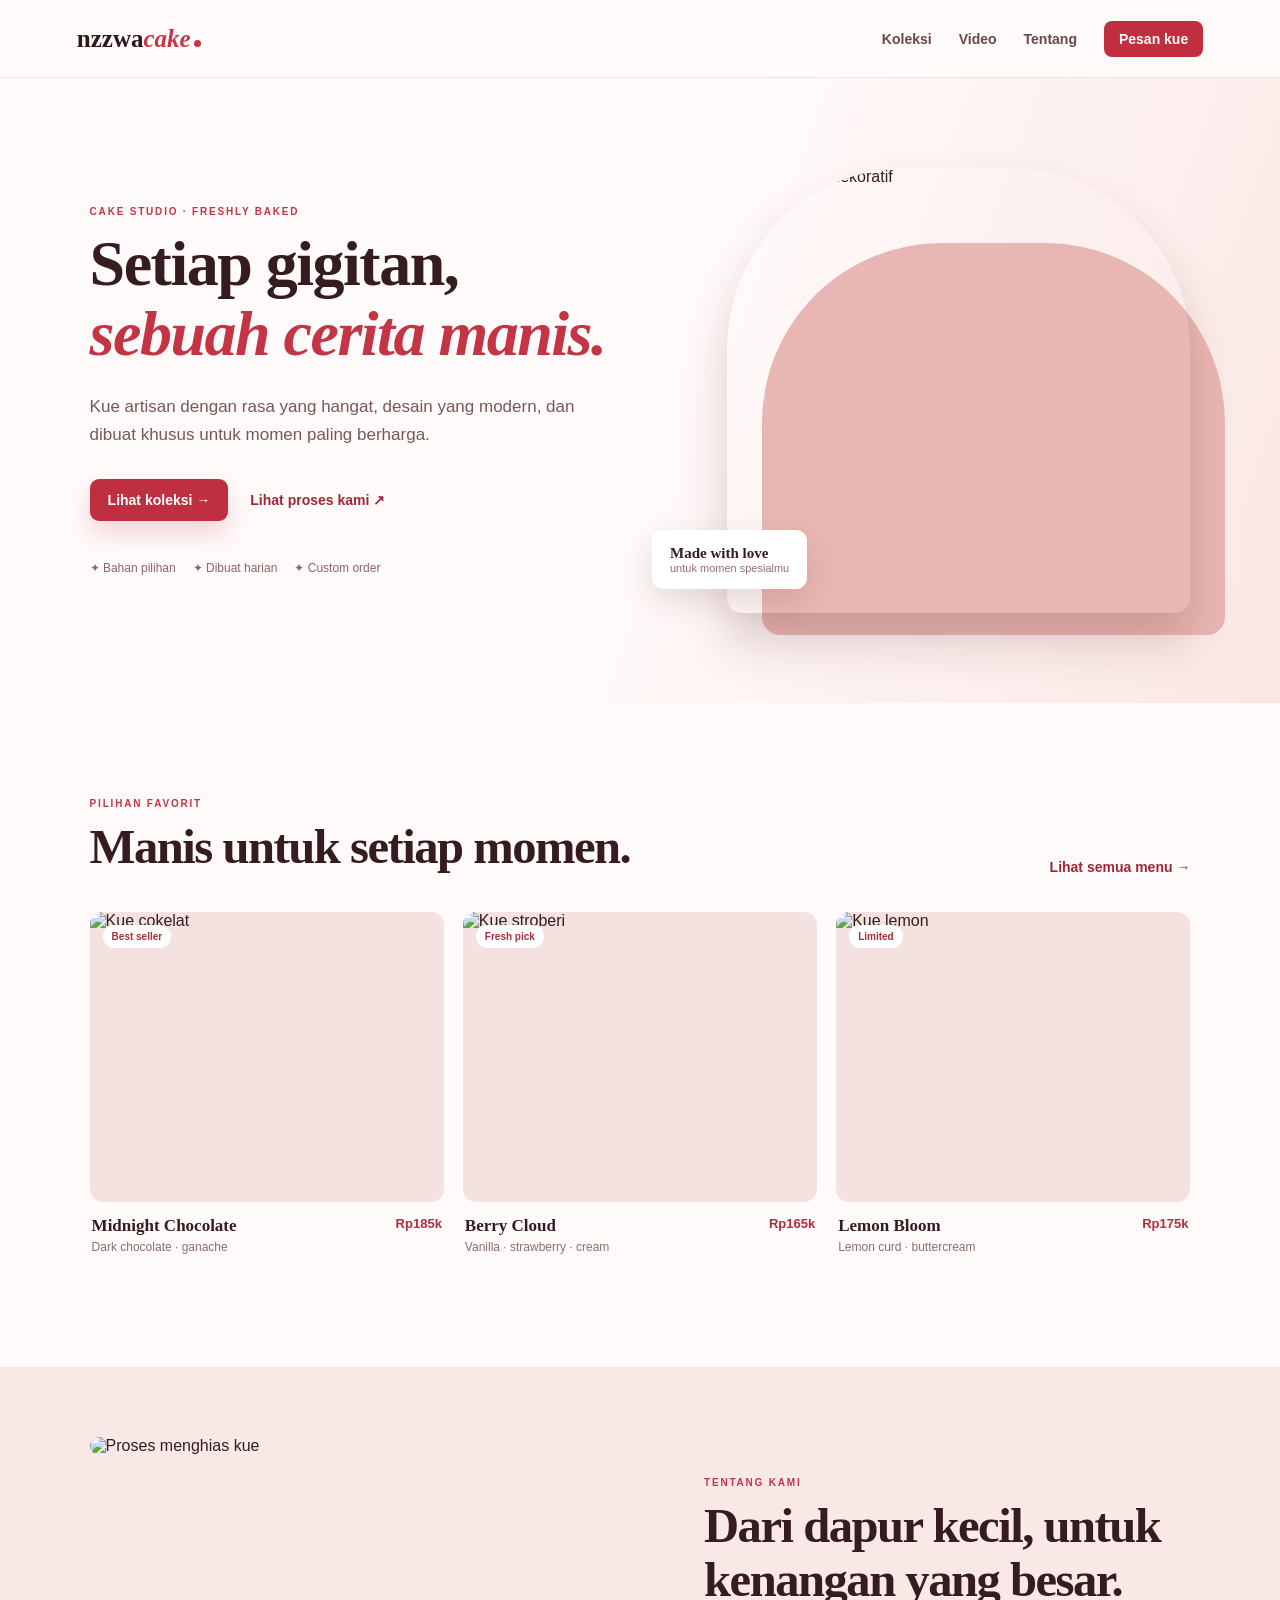
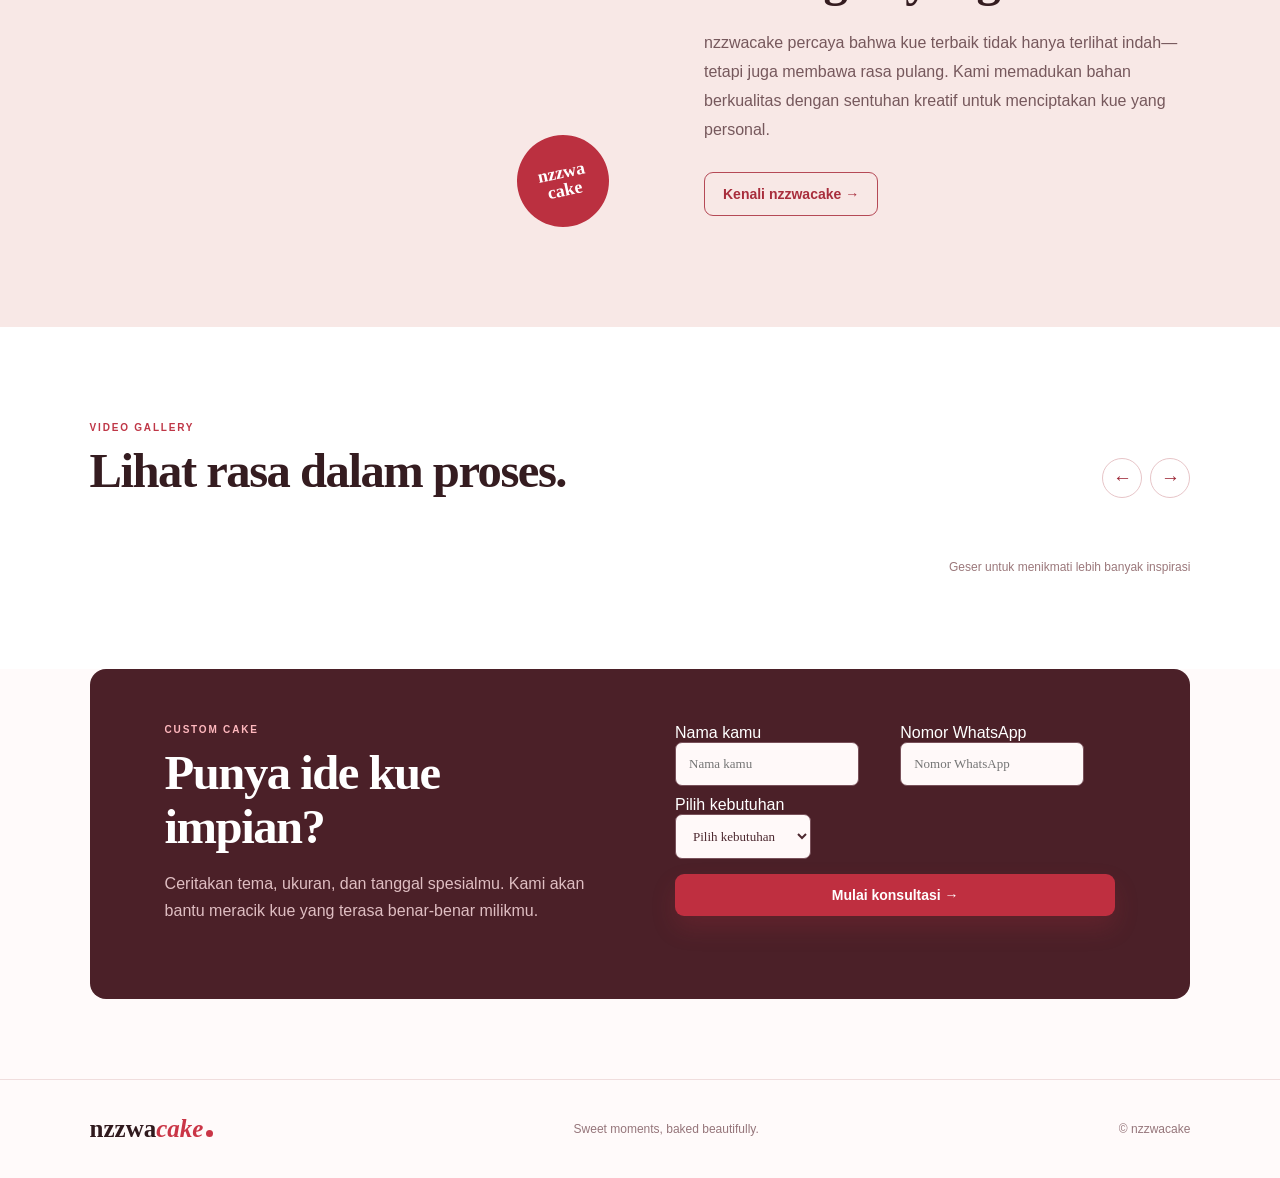
==== commit e3c79571: "Update index.html" ====
--- a/index.html
+++ b/index.html
@@ -1 +1,172 @@
-<!doctype html><html lang="id"><head><meta charset="utf-8"><meta name="viewport" content="width=device-width,initial-scale=1"><meta name="description" content="nzzwacake — toko kue modern, manis, dan dibuat dengan sepenuh hati."><title>nzzwacake | Modern Cake Studio</title><link rel="preconnect" href="https://fonts.googleapis.com"><link rel="preconnect" href="https://fonts.gstatic.com" crossorigin><link href="https://fonts.googleapis.com/css2?family=DM+Sans:wght@400;500;600;700&family=Playfair+Display:ital,wght@0,600;0,700;1,600&display=swap" rel="stylesheet"><link rel="stylesheet" href="styles.css"></head><body><header><a class="logo" href="#beranda">nzzwa<span>cake</span><i></i></a><button class="menu" aria-label="Buka menu" aria-expanded="false">☰</button><nav><a href="#koleksi">Koleksi</a><a href="#video">Video</a><a href="#tentang">Tentang</a><a href="#pesan" class="navbutton">Pesan kue</a></nav></header><main><section class="hero" id="beranda"><div class="hero-copy"><p class="kicker">CAKE STUDIO · FRESHLY BAKED</p><h1>Setiap gigitan, <em>sebuah cerita manis.</em></h1><p>Kue artisan dengan rasa yang hangat, desain yang modern, dan dibuat khusus untuk momen paling berharga.</p><div class="actions"><a class="button red" href="#koleksi">Lihat koleksi <b>→</b></a><a class="text-link" href="#video">Lihat proses kami <b>↗</b></a></div><div class="trust"><span>✦ Bahan pilihan</span><span>✦ Dibuat harian</span><span>✦ Custom order</span></div></div><div class="hero-photo"><img src="https://images.unsplash.com/photo-1578985545062-69928b1d9587?auto=format&fit=crop&w=1100&q=85" alt="Kue cokelat dekoratif"/><div class="photo-tag"><strong>Made with love</strong><small>untuk momen spesialmu</small></div></div></section><section class="section" id="koleksi"><div class="heading"><div><p class="kicker">PILIHAN FAVORIT</p><h2>Manis untuk setiap momen.</h2></div><a href="#pesan" class="text-link">Lihat semua menu <b>→</b></a></div><div class="products"><article><div class="product-img"><img src="https://images.unsplash.com/photo-1551024506-0bccd828d307?auto=format&fit=crop&w=700&q=80" alt="Kue cokelat"><span>Best seller</span></div><div class="product-info"><div><h3>Midnight Chocolate</h3><p>Dark chocolate · ganache</p></div><strong>Rp185k</strong></div></article><article><div class="product-img"><img src="https://images.unsplash.com/photo-1565958011703-44f9829ba187?auto=format&fit=crop&w=700&q=80" alt="Kue stroberi"><span>Fresh pick</span></div><div class="product-info"><div><h3>Berry Cloud</h3><p>Vanilla · strawberry · cream</p></div><strong>Rp165k</strong></div></article><article><div class="product-img"><img src="https://images.unsplash.com/photo-1571115177098-24ec42ed204d?auto=format&fit=crop&w=700&q=80" alt="Kue lemon"><span>Limited</span></div><div class="product-info"><div><h3>Lemon Bloom</h3><p>Lemon curd · buttercream</p></div><strong>Rp175k</strong></div></article></div></section><section class="story" id="tentang"><div class="story-image"><img src="https://images.unsplash.com/photo-1519915028121-7d3463d20b13?auto=format&fit=crop&w=1000&q=85" alt="Proses menghias kue"><div class="stamp">nzzwa<br>cake</div></div><div class="story-copy"><p class="kicker">TENTANG KAMI</p><h2>Dari dapur kecil, untuk kenangan yang besar.</h2><p>nzzwacake percaya bahwa kue terbaik tidak hanya terlihat indah—tetapi juga membawa rasa pulang. Kami memadukan bahan berkualitas dengan sentuhan kreatif untuk menciptakan kue yang personal.</p><a href="#pesan" class="button outline">Kenali nzzwacake <b>→</b></a></div></section><section class="section videos" id="video"><div class="heading"><div><p class="kicker">VIDEO GALLERY</p><h2>Lihat rasa dalam proses.</h2></div><div class="controls"><button id="previous" aria-label="Video sebelumnya">←</button><button id="next" aria-label="Video berikutnya">→</button></div></div><div class="viewport"><div class="track" id="track"></div></div><div class="slide-bottom"><div id="dots"></div><span>Geser untuk menikmati lebih banyak inspirasi</span></div></section><section class="order" id="pesan"><div><p class="kicker">CUSTOM CAKE</p><h2>Punya ide kue impian?</h2><p>Ceritakan tema, ukuran, dan tanggal spesialmu. Kami akan bantu meracik kue yang terasa benar-benar milikmu.</p></div><form id="orderForm"><input required type="text" placeholder="Nama kamu"><input required type="tel" placeholder="Nomor WhatsApp"><select required><option value="">Pilih kebutuhan</option><option>Birthday cake</option><option>Wedding cake</option><option>Celebration cake</option><option>Other / custom</option></select><button type="submit" class="button red">Mulai konsultasi <b>→</b></button><p id="message" aria-live="polite"></p></form></section></main><footer><a class="logo" href="#beranda">nzzwa<span>cake</span><i></i></a><p>Sweet moments, baked beautifully.</p><p>© <span id="year"></span> nzzwacake</p></footer><script src="videos.js"></script><script src="script.js"></script></body></html>+<!DOCTYPE html>
+<html lang="id">
+<head>
+  <meta charset="utf-8">
+  <meta name="viewport" content="width=device-width,initial-scale=1">
+  <meta name="description" content="nzzwacake — toko kue modern, manis, dan dibuat dengan sepenuh hati.">
+  <title>nzzwacake | Modern Cake Studio</title>
+  <link rel="stylesheet" href="styles.css">
+  <link rel="preload" as="image" href="https://images.unsplash.com/photo-1578985545062-69928b1d9587?auto=format&fit=crop&w=500&q=50&fm=webp" fetchpriority="high">
+</head>
+<body>
+  <header>
+    <a class="logo" href="#beranda">nzzwa<span>cake</span><i></i></a>
+    <button class="menu" aria-label="Buka menu" aria-expanded="false">☰</button>
+    <nav>
+      <a href="#koleksi">Koleksi</a>
+      <a href="#video">Video</a>
+      <a href="#tentang">Tentang</a>
+      <a href="#pesan" class="navbutton">Pesan kue</a>
+    </nav>
+  </header>
+  <main>
+    <section class="hero" id="beranda">
+      <div class="hero-copy">
+        <p class="kicker">CAKE STUDIO · FRESHLY BAKED</p>
+        <h1>Setiap gigitan, <em>sebuah cerita manis.</em></h1>
+        <p>Kue artisan dengan rasa yang hangat, desain yang modern, dan dibuat khusus untuk momen paling berharga.</p>
+        <div class="actions">
+          <a class="button red" href="#koleksi">Lihat koleksi →</a>
+          <a class="text-link" href="#video">Lihat proses kami ↗</a>
+        </div>
+        <div class="trust">
+          <span>✦ Bahan pilihan</span>
+          <span>✦ Dibuat harian</span>
+          <span>✦ Custom order</span>
+        </div>
+      </div>
+      <div class="hero-photo">
+        <img src="https://images.unsplash.com/photo-1578985545062-69928b1d9587?auto=format&fit=crop&w=500&q=50&fm=webp" 
+             alt="Kue cokelat dekoratif" 
+             width="500" height="375" 
+             fetchpriority="high">
+        <div class="photo-tag">
+          <strong>Made with love</strong>
+          <small>untuk momen spesialmu</small>
+        </div>
+      </div>
+    </section>
+
+    <section class="section" id="koleksi">
+      <div class="heading">
+        <div>
+          <p class="kicker">PILIHAN FAVORIT</p>
+          <h2>Manis untuk setiap momen.</h2>
+        </div>
+        <a href="#pesan" class="text-link">Lihat semua menu →</a>
+      </div>
+      <div class="products">
+        <article>
+          <div class="product-img">
+            <img src="https://images.unsplash.com/photo-1551024506-0bccd828d307?auto=format&fit=crop&w=400&q=50&fm=webp" alt="Kue cokelat" width="400" height="280" loading="lazy">
+            <span>Best seller</span>
+          </div>
+          <div class="product-info">
+            <div>
+              <h3>Midnight Chocolate</h3>
+              <p>Dark chocolate · ganache</p>
+            </div>
+            <strong>Rp185k</strong>
+          </div>
+        </article>
+        <article>
+          <div class="product-img">
+            <img src="https://images.unsplash.com/photo-1565958011703-44f9829ba187?auto=format&fit=crop&w=400&q=50&fm=webp" alt="Kue stroberi" width="400" height="280" loading="lazy">
+            <span>Fresh pick</span>
+          </div>
+          <div class="product-info">
+            <div>
+              <h3>Berry Cloud</h3>
+              <p>Vanilla · strawberry · cream</p>
+            </div>
+            <strong>Rp165k</strong>
+          </div>
+        </article>
+        <article>
+          <div class="product-img">
+            <img src="https://images.unsplash.com/photo-1571115177098-24ec42ed204d?auto=format&fit=crop&w=400&q=50&fm=webp" alt="Kue lemon" width="400" height="280" loading="lazy">
+            <span>Limited</span>
+          </div>
+          <div class="product-info">
+            <div>
+              <h3>Lemon Bloom</h3>
+              <p>Lemon curd · buttercream</p>
+            </div>
+            <strong>Rp175k</strong>
+          </div>
+        </article>
+      </div>
+    </section>
+
+    <section class="story" id="tentang">
+      <div class="story-image">
+        <img src="https://images.unsplash.com/photo-1519915028121-7d3463d20b13?auto=format&fit=crop&w=600&q=55&fm=webp" alt="Proses menghias kue" width="600" height="420" loading="lazy">
+        <div class="stamp">nzzwa<br>cake</div>
+      </div>
+      <div class="story-copy">
+        <p class="kicker">TENTANG KAMI</p>
+        <h2>Dari dapur kecil, untuk kenangan yang besar.</h2>
+        <p>nzzwacake percaya bahwa kue terbaik tidak hanya terlihat indah—tetapi juga membawa rasa pulang. Kami memadukan bahan berkualitas dengan sentuhan kreatif untuk menciptakan kue yang personal.</p>
+        <a href="#pesan" class="button outline">Kenali nzzwacake →</a>
+      </div>
+    </section>
+
+    <section class="section videos" id="video">
+      <div class="heading">
+        <div>
+          <p class="kicker">VIDEO GALLERY</p>
+          <h2>Lihat rasa dalam proses.</h2>
+        </div>
+        <div class="controls">
+          <button id="previous" aria-label="Video sebelumnya">←</button>
+          <button id="next" aria-label="Video berikutnya">→</button>
+        </div>
+      </div>
+      <div class="viewport">
+        <div class="track" id="track"></div>
+      </div>
+      <div class="slide-bottom">
+        <div id="dots"></div>
+        <span>Geser untuk menikmati lebih banyak inspirasi</span>
+      </div>
+    </section>
+
+    <section class="order" id="pesan">
+      <div>
+        <p class="kicker">CUSTOM CAKE</p>
+        <h2>Punya ide kue impian?</h2>
+        <p>Ceritakan tema, ukuran, dan tanggal spesialmu. Kami akan bantu meracik kue yang terasa benar-benar milikmu.</p>
+      </div>
+      <form id="orderForm">
+        <div>
+          <label for="nama">Nama kamu</label>
+          <input id="nama" name="nama" required type="text" placeholder="Nama kamu" autocomplete="name" aria-required="true">
+        </div>
+        <div>
+          <label for="wa">Nomor WhatsApp</label>
+          <input id="wa" name="wa" required type="tel" placeholder="Nomor WhatsApp" autocomplete="tel" aria-required="true">
+        </div>
+        <div class="full">
+          <label for="kebutuhan">Pilih kebutuhan</label>
+          <select id="kebutuhan" name="kebutuhan" required aria-required="true">
+            <option value="">Pilih kebutuhan</option>
+            <option value="birthday">Birthday cake</option>
+            <option value="wedding">Wedding cake</option>
+            <option value="celebration">Celebration cake</option>
+            <option value="other">Other / custom</option>
+          </select>
+        </div>
+        <button type="submit" class="button red">Mulai konsultasi →</button>
+        <p id="message" aria-live="polite"></p>
+      </form>
+    </section>
+  </main>
+  <footer>
+    <a class="logo" href="#beranda">nzzwa<span>cake</span><i></i></a>
+    <p>Sweet moments, baked beautifully.</p>
+    <p>© <span id="year"></span> nzzwacake</p>
+  </footer>
+  <script src="videos.js"></script>
+  <script src="script.js"></script>
+</body>
+</html>
--- a/styles.css
+++ b/styles.css
@@ -1 +1,33 @@
-*{box-sizing:border-box}html{scroll-behavior:smooth}body{margin:0;color:#351c20;background:#fffafa;font-family:"DM Sans",sans-serif}header{height:78px;display:flex;align-items:center;justify-content:space-between;padding:0 max(6vw,24px);position:sticky;top:0;z-index:10;background:#fffafae8;backdrop-filter:blur(14px);border-bottom:1px solid #f5e3e3}.logo{font:700 25px "Playfair Display";color:#30191d;text-decoration:none;position:relative}.logo span{color:#ca3546;font-style:italic}.logo i{display:inline-block;width:7px;height:7px;background:#ca3546;border-radius:50%;margin-left:3px}nav{display:flex;align-items:center;gap:27px}nav a{font-size:14px;font-weight:600;text-decoration:none;color:#68464b}.navbutton{color:#fff;background:#bf2f40;padding:10px 15px;border-radius:8px}.menu{display:none;border:0;background:none;color:#8e2633;font-size:22px}.hero{min-height:625px;padding:62px max(7vw,24px);display:grid;grid-template-columns:1fr 1fr;gap:60px;align-items:center;background:linear-gradient(110deg,#fffafa 50%,#fae7e4)}.kicker{margin:0 0 12px;color:#bf3747;font-weight:700;letter-spacing:1.8px;font-size:10px}.hero h1,h2{font-family:"Playfair Display";letter-spacing:-1.5px;line-height:1.1;margin:0}.hero h1{font-size:clamp(44px,5vw,71px);max-width:650px}.hero h1 em{display:block;color:#c33445}.hero-copy>p:not(.kicker){font-size:17px;line-height:1.7;color:#76585c;max-width:510px;margin:23px 0 29px}.actions{display:flex;gap:22px;align-items:center;flex-wrap:wrap}.button{border:0;text-decoration:none;display:inline-flex;gap:18px;align-items:center;padding:13px 18px;border-radius:9px;font-size:14px;font-weight:700;cursor:pointer}.red{background:#bf2f40;color:white;box-shadow:0 12px 25px #bd2f4030}.text-link{font-size:14px;text-decoration:none;color:#9f2736;font-weight:700}.text-link b,.button b{font-size:18px}.trust{margin-top:40px;display:flex;flex-wrap:wrap;gap:17px;color:#88666b;font-size:12px}.hero-photo{height:445px;position:relative}.hero-photo:before{content:"";position:absolute;background:#e9b7b3;width:89%;height:88%;right:-35px;bottom:-22px;border-radius:180px 180px 18px 18px}.hero-photo img{position:absolute;width:89%;height:100%;object-fit:cover;border-radius:180px 180px 15px 15px;right:0;box-shadow:0 28px 45px #6b343238}.photo-tag{position:absolute;bottom:24px;left:-18px;background:#fff;padding:15px 18px;border-radius:11px;box-shadow:0 12px 30px #55232924}.photo-tag strong,.photo-tag small{display:block}.photo-tag strong{font:600 15px "Playfair Display"}.photo-tag small{font-size:11px;color:#916d72}.section{padding:95px max(7vw,24px)}.heading{display:flex;justify-content:space-between;align-items:end;gap:20px;margin-bottom:37px}h2{font-size:clamp(31px,3.8vw,50px)}.products{display:grid;grid-template-columns:repeat(3,1fr);gap:19px}.product-img{height:290px;overflow:hidden;border-radius:13px;position:relative;background:#f3e2e0}.product-img img{width:100%;height:100%;object-fit:cover;transition:.4s}.products article:hover img{transform:scale(1.05)}.product-img span{position:absolute;top:13px;left:13px;background:#fff;color:#a82e3d;border-radius:100px;padding:6px 9px;font-size:10px;font-weight:bold}.product-info{padding:14px 2px;display:flex;justify-content:space-between;gap:10px}.product-info h3{font:600 17px "Playfair Display";margin:0}.product-info p{font-size:12px;color:#8c6d70;margin:4px 0}.product-info strong{color:#ae2f3e;font-size:13px;white-space:nowrap}.story{padding:70px max(7vw,24px);background:#f8e8e6;display:grid;grid-template-columns:1fr 1fr;gap:10vw;align-items:center}.story-image{height:420px;position:relative}.story-image img{width:100%;height:100%;object-fit:cover;border-radius:14px}.stamp{position:absolute;right:-33px;bottom:30px;width:92px;height:92px;border-radius:50%;background:#bb3040;color:#fff;text-align:center;display:grid;place-items:center;font:600 18px/1 "Playfair Display";transform:rotate(-12deg)}.story-copy p:not(.kicker){color:#76585c;line-height:1.8;margin:22px 0 27px}.outline{border:1px solid #b54956;color:#a82d3c;background:transparent}.videos{background:#fff}.controls{display:flex;gap:8px}.controls button{border:1px solid #e7c5c8;color:#9e2938;background:#fff;border-radius:50%;width:40px;height:40px;font-size:19px;cursor:pointer}.controls button:hover{background:#bf2f40;color:#fff}.viewport{overflow:hidden;margin-right:calc(max(7vw,24px) * -1)}.track{display:flex;gap:18px;transition:transform .45s}.video-card{flex:0 0 min(410px,80vw);border-radius:13px;overflow:hidden;border:1px solid #f0dbdc;background:#fff}.frame{aspect-ratio:16/9;background:#4c1f27}.frame iframe{width:100%;height:100%;border:0}.video-text{padding:16px}.video-text small{font-weight:bold;font-size:10px;letter-spacing:1px;color:#bf3444}.video-text h3{margin:5px 0 1px;font:600 16px "Playfair Display"}.slide-bottom{display:flex;justify-content:space-between;align-items:center;margin-top:25px;color:#9b787b;font-size:12px}.slide-bottom div{display:flex;gap:7px}.slide-bottom button{width:7px;height:7px;border:0;border-radius:50%;padding:0;background:#e0b4b8}.slide-bottom button.active{width:25px;border-radius:4px;background:#bc3041}.order{margin:0 max(7vw,24px) 80px;padding:55px clamp(25px,6vw,75px);background:#4b2028;color:#fff;border-radius:16px;display:grid;grid-template-columns:1fr 1fr;gap:70px}.order h2{color:#fff}.order>div>p:not(.kicker){color:#dfbec2;line-height:1.7;max-width:440px}.order .kicker{color:#ffb8be}form{display:grid;grid-template-columns:1fr 1fr;gap:10px;align-content:start}input,select{border:1px solid #79515a;background:#fff9f9;color:#4d2930;border-radius:7px;padding:13px;font:13px "DM Sans";outline:0}select{grid-column:span 2}form .button{justify-content:center;grid-column:span 2;margin-top:5px}#message{grid-column:span 2;margin:0;color:#ffc9ce;font-size:12px;min-height:18px}footer{border-top:1px solid #f0dddd;display:flex;justify-content:space-between;align-items:center;flex-wrap:wrap;gap:15px;padding:35px max(7vw,24px)}footer p{margin:0;color:#95757a;font-size:12px}@media(max-width:800px){nav{display:none;position:absolute;top:78px;left:0;right:0;background:#fffafa;padding:20px 6vw;box-shadow:0 12px 20px #57202715;flex-direction:column;align-items:flex-start;gap:16px}nav.open{display:flex}.menu{display:block}.hero,.story,.order{grid-template-columns:1fr}.hero{padding-top:58px}.hero-photo{max-width:520px;width:100%;justify-self:center}.story{gap:45px}.products{grid-template-columns:repeat(2,1fr)}.story-image{max-width:540px;width:100%}}@media(max-width:520px){.hero-photo{height:330px}.hero-photo:before{right:-17px}.products{grid-template-columns:1fr}.section{padding-top:70px;padding-bottom:70px}.heading{align-items:start;flex-direction:column}.order{margin-bottom:45px;gap:30px}form{grid-template-columns:1fr}select,form .button,#message{grid-column:span 1}.trust{gap:11px}.story-image{height:310px}.stamp{right:-10px}.slide-bottom span{display:none}}+*{box-sizing:border-box}html{scroll-behavior:smooth}body{margin:0;color:#351c20;background:#fffafa;font-family:"DM Sans",sans-serif}header{height:78px;display:flex;align-items:center;justify-content:space-between;padding:0 max(6vw,24px);position:sticky;top:0;z-index:10;background:#fffafae8;backdrop-filter:blur(14px);border-bottom:1px solid #f5e3e3}.logo{font:700 25px "Playfair Display";color:#30191d;text-decoration:none;position:relative}.logo span{color:#ca3546;font-style:italic}.logo i{display:inline-block;width:7px;height:7px;background:#ca3546;border-radius:50%;margin-left:3px}nav{display:flex;align-items:center;gap:27px}nav a{font-size:14px;font-weight:600;text-decoration:none;color:#68464b}.navbutton{color:#fff;background:#bf2f40;padding:10px 15px;border-radius:8px}.menu{display:none;border:0;background:none;color:#8e2633;font-size:22px}.hero{min-height:625px;padding:62px max(7vw,24px);display:grid;grid-template-columns:1fr 1fr;gap:60px;align-items:center;background:linear-gradient(110deg,#fffafa 50%,#fae7e4)}.kicker{margin:0 0 12px;color:#bf3747;font-weight:700;letter-spacing:1.8px;font-size:10px}.hero h1,h2{font-family:"Playfair Display";letter-spacing:-1.5px;line-height:1.1;margin:0}.hero h1{font-size:clamp(44px,5vw,71px);max-width:650px}.hero h1 em{display:block;color:#c33445}.hero-copy>p:not(.kicker){font-size:17px;line-height:1.7;color:#76585c;max-width:510px;margin:23px 0 29px}.actions{display:flex;gap:22px;align-items:center;flex-wrap:wrap}.button{border:0;text-decoration:none;display:inline-flex;gap:18px;align-items:center;padding:13px 18px;border-radius:9px;font-size:14px;font-weight:700;cursor:pointer}.red{background:#bf2f40;color:white;box-shadow:0 12px 25px #bd2f4030}.text-link{font-size:14px;text-decoration:none;color:#9f2736;font-weight:700}.text-link b,.button b{font-size:18px}.trust{margin-top:40px;display:flex;flex-wrap:wrap;gap:17px;color:#88666b;font-size:12px}.hero-photo{height:445px;position:relative}.hero-photo:before{content:"";position:absolute;background:#e9b7b3;width:89%;height:88%;right:-35px;bottom:-22px;border-radius:180px 180px 18px 18px}.hero-photo img{position:absolute;width:89%;height:100%;object-fit:cover;border-radius:180px 180px 15px 15px;right:0;box-shadow:0 28px 45px #6b343238}.photo-tag{position:absolute;bottom:24px;left:-18px;background:#fff;padding:15px 18px;border-radius:11px;box-shadow:0 12px 30px #55232924}.photo-tag strong,.photo-tag small{display:block}.photo-tag strong{font:600 15px "Playfair Display"}.photo-tag small{font-size:11px;color:#916d72}.section{padding:95px max(7vw,24px)}.heading{display:flex;justify-content:space-between;align-items:end;gap:20px;margin-bottom:37px}h2{font-size:clamp(31px,3.8vw,50px)}.products{display:grid;grid-template-columns:repeat(3,1fr);gap:19px}.product-img{height:290px;overflow:hidden;border-radius:13px;position:relative;background:#f3e2e0}.product-img img{width:100%;height:100%;object-fit:cover;transition:.4s}.products article:hover img{transform:scale(1.05)}.product-img span{position:absolute;top:13px;left:13px;background:#fff;color:#a82e3d;border-radius:100px;padding:6px 9px;font-size:10px;font-weight:bold}.product-info{padding:14px 2px;display:flex;justify-content:space-between;gap:10px}.product-info h3{font:600 17px "Playfair Display";margin:0}.product-info p{font-size:12px;color:#8c6d70;margin:4px 0}.product-info strong{color:#ae2f3e;font-size:13px;white-space:nowrap}.story{padding:70px max(7vw,24px);background:#f8e8e6;display:grid;grid-template-columns:1fr 1fr;gap:10vw;align-items:center}.story-image{height:420px;position:relative}.story-image img{width:100%;height:100%;object-fit:cover;border-radius:14px}.stamp{position:absolute;right:-33px;bottom:30px;width:92px;height:92px;border-radius:50%;background:#bb3040;color:#fff;text-align:center;display:grid;place-items:center;font:600 18px/1 "Playfair Display";transform:rotate(-12deg)}.story-copy p:not(.kicker){color:#76585c;line-height:1.8;margin:22px 0 27px}.outline{border:1px solid #b54956;color:#a82d3c;background:transparent}.videos{background:#fff}.controls{display:flex;gap:8px}.controls button{border:1px solid #e7c5c8;color:#9e2938;background:#fff;border-radius:50%;width:40px;height:40px;font-size:19px;cursor:pointer}.controls button:hover{background:#bf2f40;color:#fff}.viewport{overflow:hidden;margin-right:calc(max(7vw,24px) * -1)}.track{display:flex;gap:18px;transition:transform .45s}.video-card{flex:0 0 min(410px,80vw);border-radius:13px;overflow:hidden;border:1px solid #f0dbdc;background:#fff}.frame{aspect-ratio:16/9;background:#4c1f27}.frame iframe{width:100%;height:100%;border:0}.video-text{padding:16px}.video-text small{font-weight:bold;font-size:10px;letter-spacing:1px;color:#bf3444}.video-text h3{margin:5px 0 1px;font:600 16px "Playfair Display"}.slide-bottom{display:flex;justify-content:space-between;align-items:center;margin-top:25px;color:#9b787b;font-size:12px}.slide-bottom div{display:flex;gap:7px}.slide-bottom button{width:7px;height:7px;border:0;border-radius:50%;padding:0;background:#e0b4b8}.slide-bottom button.active{width:25px;border-radius:4px;background:#bc3041}.order{margin:0 max(7vw,24px) 80px;padding:55px clamp(25px,6vw,75px);background:#4b2028;color:#fff;border-radius:16px;display:grid;grid-template-columns:1fr 1fr;gap:70px}.order h2{color:#fff}.order>div>p:not(.kicker){color:#dfbec2;line-height:1.7;max-width:440px}.order .kicker{color:#ffb8be}form{display:grid;grid-template-columns:1fr 1fr;gap:10px;align-content:start}input,select{border:1px solid #79515a;background:#fff9f9;color:#4d2930;border-radius:7px;padding:13px;font:13px "DM Sans";outline:0}select{grid-column:span 2}form .button{justify-content:center;grid-column:span 2;margin-top:5px}#message{grid-column:span 2;margin:0;color:#ffc9ce;font-size:12px;min-height:18px}footer{border-top:1px solid #f0dddd;display:flex;justify-content:space-between;align-items:center;flex-wrap:wrap;gap:15px;padding:35px max(7vw,24px)}footer p{margin:0;color:#95757a;font-size:12px}@media(max-width:800px){nav{display:none;position:absolute;top:78px;left:0;right:0;background:#fffafa;padding:20px 6vw;box-shadow:0 12px 20px #57202715;flex-direction:column;align-items:flex-start;gap:16px}nav.open{display:flex}.menu{display:block}.hero,.story,.order{grid-template-columns:1fr}.hero{padding-top:58px}.hero-photo{max-width:520px;width:100%;justify-self:center}.story{gap:45px}.products{grid-template-columns:repeat(2,1fr)}.story-image{max-width:540px;width:100%}}@media(max-width:520px){.hero-photo{height:330px}.hero-photo:before{right:-17px}.products{grid-template-columns:1fr}.section{padding-top:70px;padding-bottom:70px}.heading{align-items:start;flex-direction:column}.order{margin-bottom:45px;gap:30px}form{grid-template-columns:1fr}select,form .button,#message{grid-column:span 1}.trust{gap:11px}.story-image{height:310px}.stamp{right:-10px}.slide-bottom span{display:none}}/* Style untuk video thumbnail (versi ringan) */
+.yt-lite {
+  position: relative;
+  cursor: pointer;
+  background: #000;
+  overflow: hidden;
+}
+
+.yt-lite img {
+  width: 100%;
+  height: auto;
+  display: block;
+}
+
+.yt-lite button {
+  position: absolute;
+  top: 50%;
+  left: 50%;
+  transform: translate(-50%, -50%);
+  background: rgba(0, 0, 0, 0.7);
+  color: #fff;
+  border: none;
+  border-radius: 50%;
+  width: 60px;
+  height: 60px;
+  font-size: 24px;
+  cursor: pointer;
+  transition: background 0.2s;
+}
+
+.yt-lite button:hover {
+  background: rgba(0, 0, 0, 0.9);
+}
